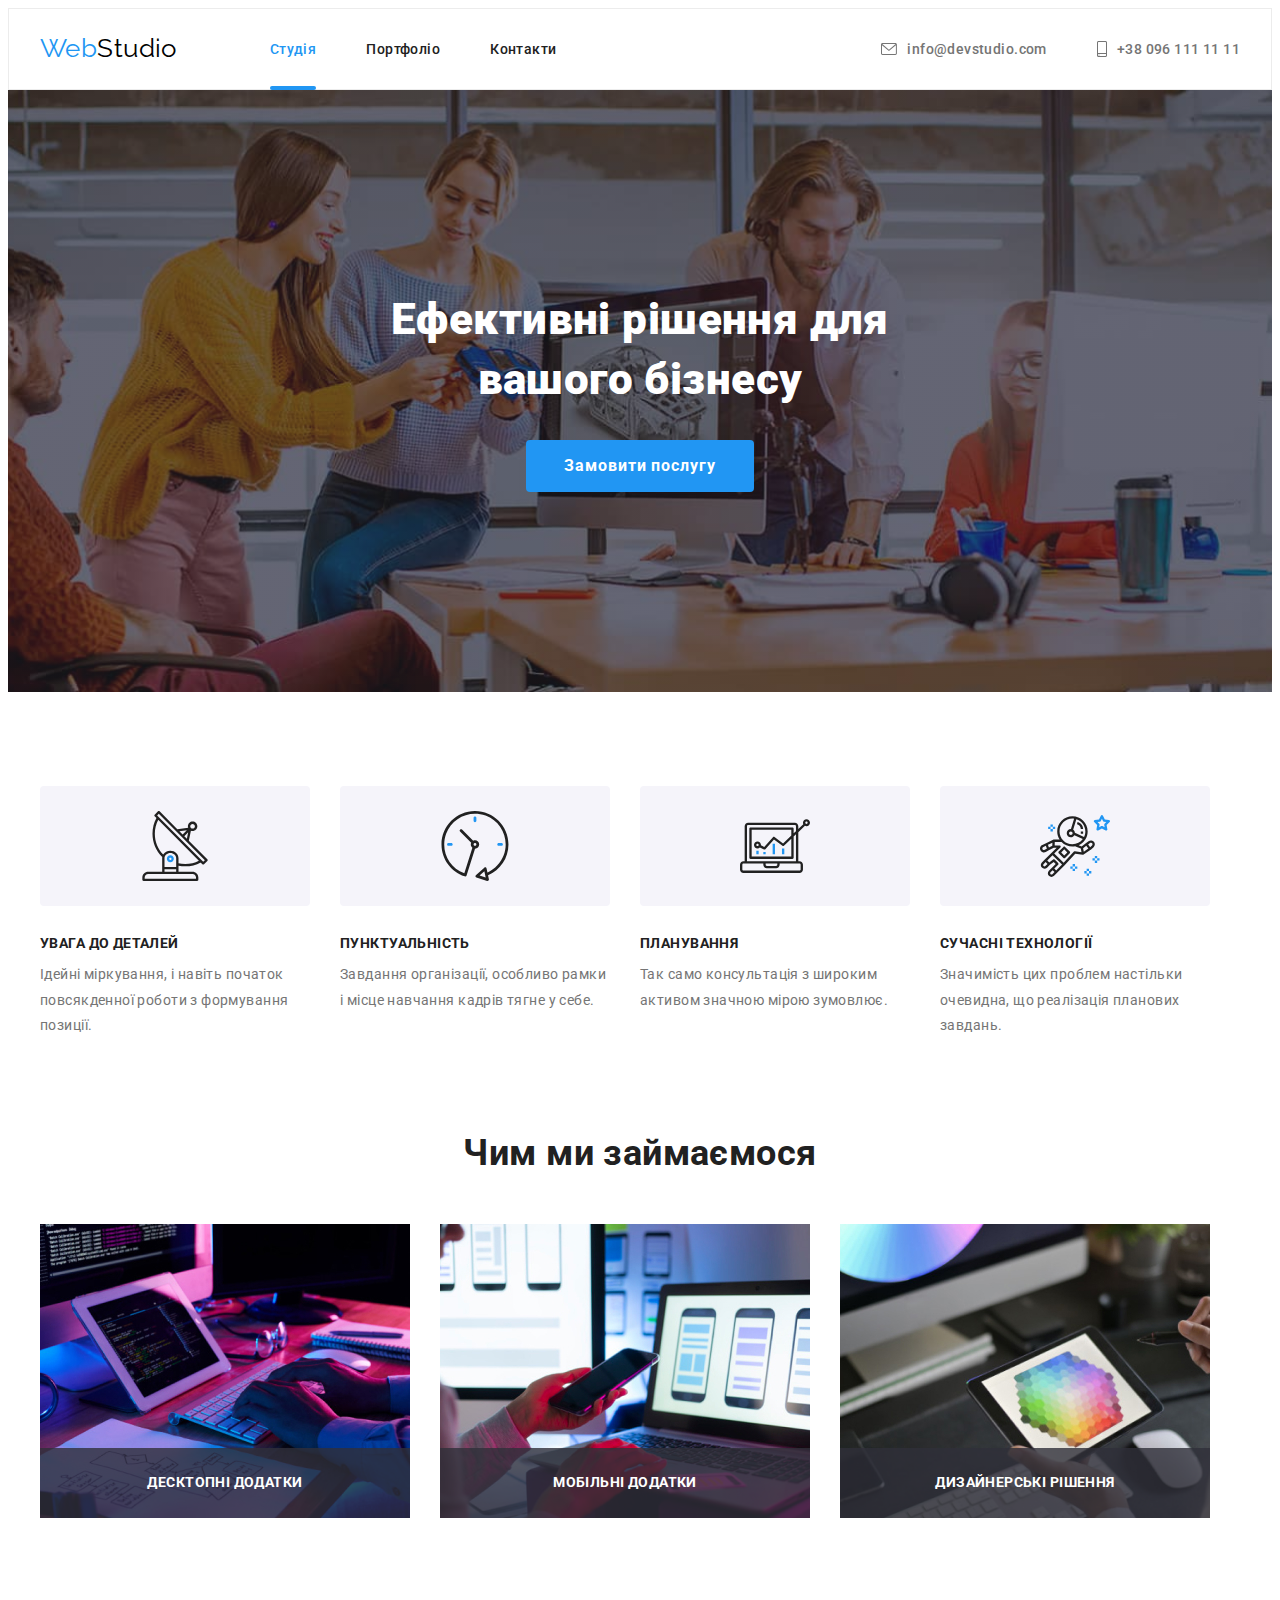
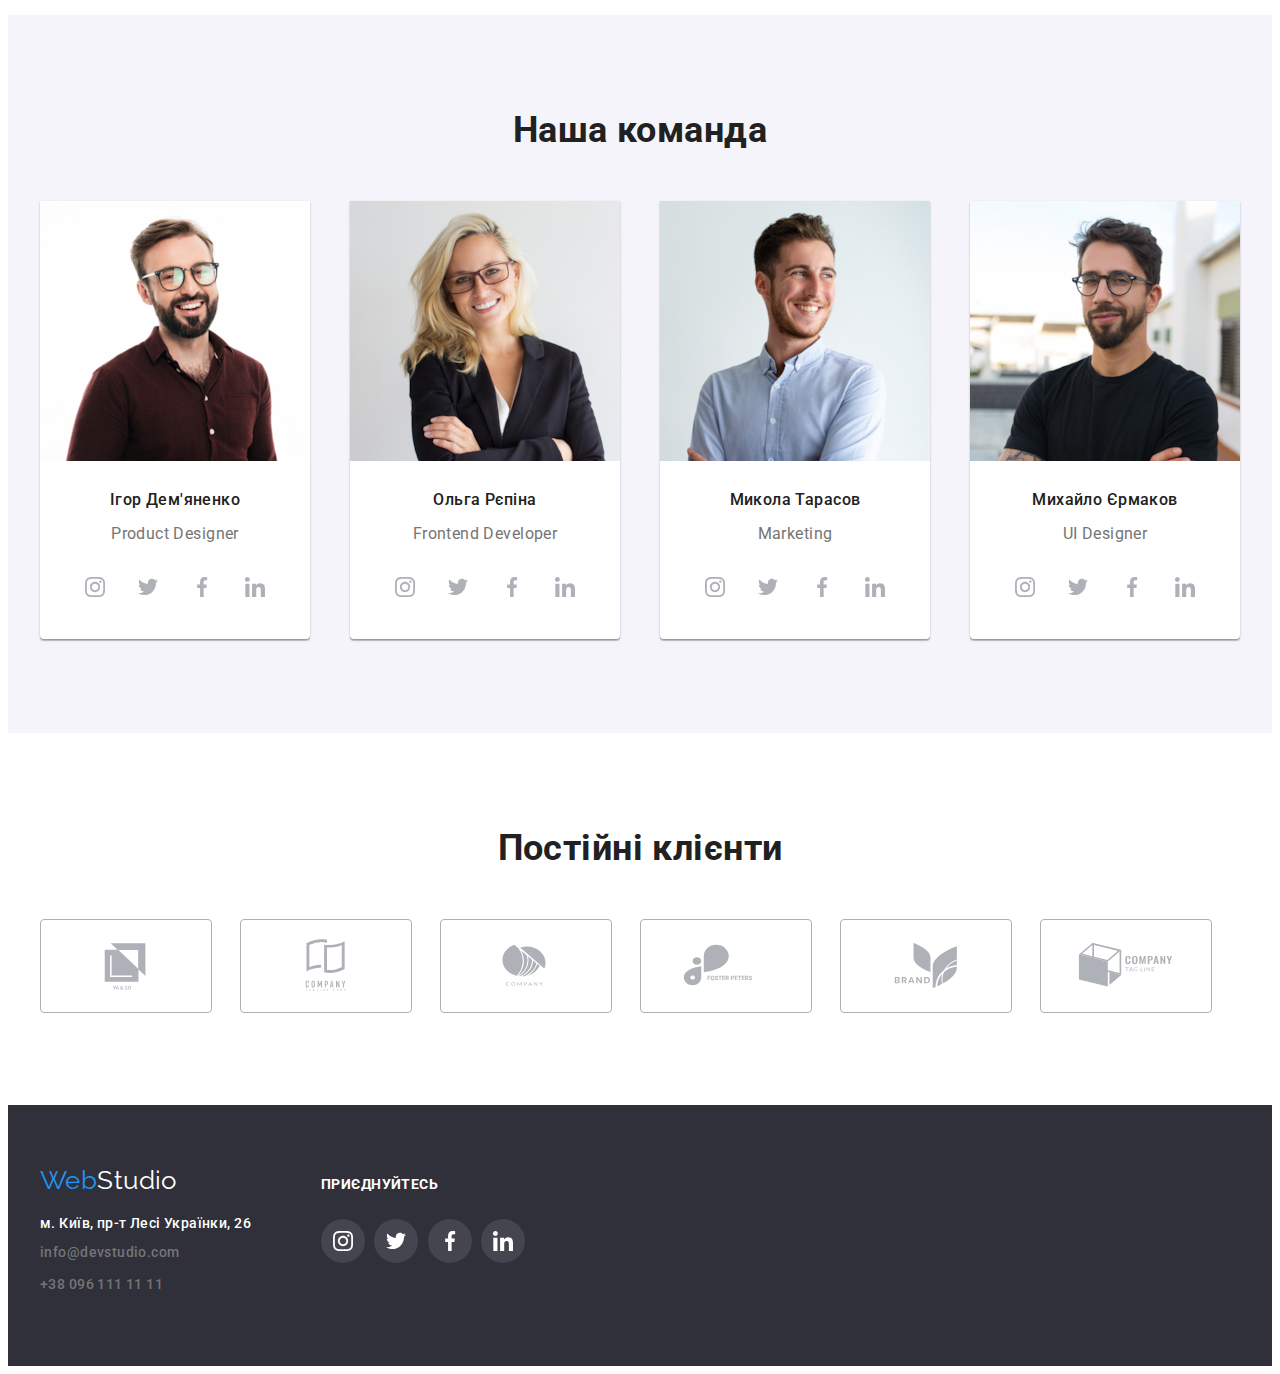
==== index.html @ 2b8cbc8b "new repository" ====
<!DOCTYPE html>
<html lang="uk">
  <head>
    <meta charset="UTF-8" />
    <meta http-equiv="X-UA-Compatible" content="IE=edge" />
    <meta name="viewport" content="width=device-width, initial-scale=1.0" />
    <link rel="preconnect" href="https://fonts.googleapis.com" />
    <link rel="preconnect" href="https://fonts.gstatic.com" crossorigin />
    <link
      href="https://fonts.googleapis.com/css2?family=Raleway:wght@700&family=Roboto:wght@400;500;700;900&display=swap"
      rel="stylesheet"
    />
    <link
      rel="stylesheet"
      href="https://cdnjs.cloudflare.com/ajax/libs/modern-normalize/1.1.0/modern-normalize.min.css"
      integrity="sha512-wpPYUAdjBVSE4KJnH1VR1HeZfpl1ub8YT/NKx4PuQ5NmX2tKuGu6U/JRp5y+Y8XG2tV+wKQpNHVUX03MfMFn9Q=="
      crossorigin="anonymous"
      referrerpolicy="no-referrer"
    />
    <link rel="stylesheet" href="./css/styles.css" />
    <title>Document</title>
  </head>

  <body>
<!--Header-->
    <header class="line">
      <div class="container main-nav">
        <a class="logo" href="./index.html" lang="en"
          >Web<span class="logo-studio">Studio</span></a
        >
        <nav>
          <ul class="site-nav">
            <li class="item">
              <a class="current-navigation" href="./index.html"> Студія</a>
            </li>
            <li class="item">
              <a class="navigation" href="./portfolio.html"> Портфоліо</a>
            </li>
            <li class="item">
              <a class="navigation" href="contacts"> Контакти</a>
            </li>
          </ul>
        </nav>
        <ul class="contact-nav">
          <li class="item">
            <a class="contacts" href="mailto:info@devstudio.com">
             <svg width=16 height=12 class="button-icon">
              <use href="./images/icons.svg#mail"></use>
             </svg>
              info@devstudio.com</a>
          </li>
          <li class="item">
            <a class="contacts" href="tel:+380961111111">
              <svg width=10 height=16 class="button-icon">
                <use href="./images/icons.svg#smartphone"></use>
              </svg> +38 096 111 11 11</a>
          </li>
        </ul>
      </div>
    </header>

<!--Main content-->
    <main>
<!--Hero-->
      <section class="hero">
        <h1 class="hero-title">Ефективні рішення для <br />вашого бізнесу</h1>
        <button type="button" class="hero-button" data-modal-open >Замовити послугу</button>
        <div class="backdrop is-hidden" data-modal>
          <div class="modal">
           <button class="modal-close" data-modal-close><svg width="18" height="18">
            <use href="./images/icons.svg#close"></use>
           </svg></button>
          </div>
        </div>
       
      </section>

<!-- Переваги -->
      <section class="sections">
        <div class="container">
          <h2 class="visually-hidden">Переваги</h2>
          <ul class="features-list">
            <li class="item">
              <div class="features-item">
                <svg width="70" height="70" class="features-icon">
                  <use href="./images/icons.svg#antenna"></use>
                </svg></div>
                <h3 class="features">увага до деталей</h3>
                    <p class="features-text">
                 Ідейні міркування, і навіть початок повсякденної роботи з
                 формування позиції.
                   </p>
            </li>
            <li class="item">
             <div class="features-item">
              <svg width="70" height="70" class="features-icon">
                <use href="./images/icons.svg#clock"></use>
              </svg>
             </div> 
             <h3 class="features">пунктуальність</h3>
              <p class="features-text">
                Завдання організації, особливо рамки і місце навчання кадрів
                тягне у себе.
              </p>
            </li>
            <li class="item">
               <div class="features-item">
                <svg width="70" height="70" class="features-icon">
                <use href="./images/icons.svg#diagram"></use>
              </svg></div>
              <h3 class="features">планування</h3>
              <p class="features-text">
                Так само консультація з широким активом значною мірою зумовлює.
              </p>
            </li>
            <li class="item">
              <div class="features-item">
                <svg width="70" height="70" class="features-icon">
                <use href="./images/icons.svg#astronaut"></use>
              </svg></div>
              <h3 class="features">сучасні технології</h3>
              <p class="features-text">
                Значимість цих проблем настільки очевидна, що реалізація
                планових завдань.
              </p>
            </li>
          </ul>
        </div>
      </section>

<!-- Опис діяльності -->
      <section class="sections item-section">
        <div class="container">
          <h2 class="title">Чим ми займаємося</h2>
          <ul class="about-item">
            <li class="item">
              <div class="img-about-item"><img 
                src="./images/feature/desctop.jpg"
                alt="Десктопні додатки"
                width="370"
              />
              <p class="img-text">десктопні додатки</p>
              </div>         
            </li>
            <li class="item">
              <div class="img-about-item"> <img
                src="./images/feature/apps.jpg"
                alt="мобільні додатки"
                width="370"
              />
              <p class="img-text">мобільні додатки</p>
              </div>
            </li>
            <li class="item">
              <div class="img-about-item"><img
                src="./images/feature/design.jpg"
                alt="дизайнерські рішення"
                width="370"
              />
              <p class="img-text">дизайнерські рішення</p>
              </div>
            </li>
          </ul>
        </div>
      </section>

<!--Команда-->
      <section class="sections team-bgc">
        <div class="container">
          <h2 class="title">Наша команда</h2>
          <ul class="about-team">
            <li class="item">
              <img
                src="./images/team/product.jpg"
                alt="Дизайнер продукту"
                width="270"
              />
              <div class="description">
                <h3 class="team">Ігор Дем'яненко</h3>
              <p>Product Designer</p>
            <ul class="team-socials">
              <li class="socials-item"><a class="social-link" href=""><svg class="socials-logo" width="20" height="20" ><use href="./images/icons.svg#instagram"></use></svg></a></li>
              <li class="socials-item"><a class="social-link" href=""><svg class="socials-logo" width="20" height="20"><use href="./images/icons.svg#twitter"></use></svg></a></li>
              <li class="socials-item"><a class="social-link" href=""><svg class="socials-logo" width="20" height="20"><use href="./images/icons.svg#facebook"></use></svg></a></li>
              <li class="socials-item"><a class="social-link" href=""><svg class="socials-logo" width="20" height="20"><use href="./images/icons.svg#linkedin"></use></svg></a></li>
            </ul></div>
            </li>
            <li class="item">
              <img
                src="./images/team/developer.jpg"
                alt="Фронтенд розробник"
                width="270"
              />
             <div class="description"> <h3 class="team">Ольга Рєпіна</h3>
              <p>Frontend Developer</p>
            <ul class="team-socials">
              <li class="socials-item"><a class="social-link" href=""><svg class="socials-logo" width="20" height="20" ><use href="./images/icons.svg#instagram"></use></svg></a></li>
              <li class="socials-item"><a class="social-link" href=""><svg class="socials-logo" width="20" height="20"><use href="./images/icons.svg#twitter"></use></svg></a></li>
              <li class="socials-item"><a class="social-link" href=""><svg class="socials-logo" width="20" height="20"><use href="./images/icons.svg#facebook"></use></svg></a></li>
              <li class="socials-item"><a class="social-link" href=""><svg class="socials-logo" width="20" height="20"><use href="./images/icons.svg#linkedin"></use></svg></a></li>
            </ul></div>
            </li>
            <li class="item">
              <img
                src="./images/team/marketing.jpg"
                alt="Маркетинг"
                width="270"
              />
              <div class="description"> 
                <h3 class="team">Микола Тарасов</h3>
              <p>Marketing</p>
            <ul class="team-socials">
              <li class="socials-item"><a class="social-link" href=""><svg class="socials-logo" width="20" height="20" ><use href="./images/icons.svg#instagram"></use></svg></a></li>
              <li class="socials-item"><a class="social-link" href=""><svg class="socials-logo" width="20" height="20"><use href="./images/icons.svg#twitter"></use></svg></a></li>
              <li class="socials-item"><a class="social-link" href=""><svg class="socials-logo" width="20" height="20"><use href="./images/icons.svg#facebook"></use></svg></a></li>
              <li class="socials-item"><a class="social-link" href=""><svg class="socials-logo" width="20" height="20"><use href="./images/icons.svg#linkedin"></use></svg></a></li>
            </ul></div>
              </li>
            <li class="item">
              <img
                src="./images/team/designer.jpg"
                alt="Дизайнер інтерфейсу"
                width="270"
              />
              <div class="description">
                <h3 class="team">Михайло Єрмаков</h3>
              <p>UI Designer</p>
            <ul class="team-socials">
              <li class="socials-item"><a class="social-link" href=""><svg class="socials-logo" width="20" height="20" ><use href="./images/icons.svg#instagram"></use></svg></a></li>
              <li class="socials-item"><a class="social-link" href=""><svg class="socials-logo" width="20" height="20"><use href="./images/icons.svg#twitter"></use></svg></a></li>
              <li class="socials-item"><a class="social-link" href=""><svg class="socials-logo" width="20" height="20"><use href="./images/icons.svg#facebook"></use></svg></a></li>
              <li class="socials-item"><a class="social-link" href=""><svg class="socials-logo" width="20" height="20"><use href="./images/icons.svg#linkedin"></use></svg></a></li>
            </ul></div>
            </li>
          </ul>
        </div>
      </section>
      <section class="sections">
        <div class="container">
          <h2 class="title">Постійні клієнти</h2>
        <ul class="clients-list">
          <li class="item"><a class="client"><svg class="clients-logo" width="106" height="60" >
            <use href="./images/icons.svg#logo-1"></use>
          </svg></a></li>
          <li class="item"><a class="client"><svg class="clients-logo" width="106" height="60">
            <use href="./images/icons.svg#logo-2"></use>
          </svg></a></li>
          <li class="item"><a class="client"><svg class="clients-logo" width="106" height="60">
            <use href="./images/icons.svg#logo-3"></use>
          </svg></a></li>
          <li class="item"><a class="client"><svg class="clients-logo" width="106" height="60">
            <use href="./images/icons.svg#logo-4"></use>
          </svg></a></li>
          <li class="item"><a class="client"><svg class="clients-logo" width="106" height="60">
            <use href="./images/icons.svg#logo-5"></use>
          </svg></a></li>
          <li class="item"><a class="client"><svg class="clients-logo" width="106" height="60">
            <use href="./images/icons.svg#logo-6"></use>
          </svg></a></li>
        </ul>
      </div>
      </section>
    </main>

<!-- Footer -->
    <footer class="footer">
      <div class="container footer-nav"> 
         <div class="footer-contacts" >  
          <a class="logo footer-logo" href="portfolio.html" lang="en"
          >Web<span class="logo-studio-footer">Studio</span></a>
       <address>
          <ul>
            <li>
              <a class="contact-footer address" href="#"> м. Київ, пр-т Лесі Українки, 26</a>
            </li>
            <li>
              <a class="contact-footer" href="mailto:info@devstudio.com">
                info@devstudio.com</a
              >
            </li>
            <li>
              <a class="contact-footer" href="tel:+380961111111">
                +38 096 111 11 11</a
              >
            </li>
          </ul>
        </address>
      </div> 
        <div class="socials">
          <p class="join">Приєднуйтесь</p>
        <ul class="footer-socials-list">
          <li class="socials-item"><a class="footers-social-link" href="#"><svg class="socials-logo" width="20" height="20" ><use href="./images/icons.svg#instagram"></use></svg></a></li>
          <li class="socials-item"><a class="footers-social-link" href="#"><svg class="socials-logo" width="20" height="20" ><use href="./images/icons.svg#twitter"></use></svg></a></li>
          <li class="socials-item"><a class="footers-social-link" href="#"><svg class="socials-logo" width="20" height="20" ><use href="./images/icons.svg#facebook"></use></svg></a></li>
          <li class="socials-item"><a class="footers-social-link" href="#"><svg class="socials-logo" width="20" height="20" ><use href="./images/icons.svg#linkedin"></use></svg></a></li>
        </ul>
      </div>  
      </div>
    </footer>
    <script src="./js/model.js"></script>
  </body>
</html>
---- css/styles.css ----
:root {
  --primary-text-color: #212121;
  --accent-color: #2196f3;
  --primary-white-color: #ffffff;
  --background-color: #2f303a;
  --description-color: #757575;
  --main-line-height: 1.17;
  --main-font-weight: 500;
}

.html{
  box-sizing: border-box;
}

*,
*::before,
*::after{
  box-sizing: inherit;
}

body {
  font-family: "Roboto", sans-serif;
  background-color: var(--primary-white-color);
  color: var(--primary-text-color);

  font-size: 14px;
  letter-spacing: 0.03em;
}


a {
  text-decoration: none;
}

h1,h2,h3,p{
  margin: 0;
}

p{
  font-size: 16px;
  color: var(--description-color);
  line-height: 1.8;
}

ul{
  list-style-type: none;
  margin: 0;
  padding: 0;
}

img{
  display: block; 
  width: 100%; 
  height: auto;
}

.container{

  width: 1200px;
  padding-left: 15px;
  padding-right: 15px;
  margin-left: auto;
  margin-right: auto;
}

.sections{
  padding-top: 94px;
  padding-bottom: 94px;
}

.main-nav{
  display: flex;
  align-items: center;
}

.line{
  border: 1px solid #ECECEC;
}

.logo {
  padding-top: 24px;
  padding-bottom: 25px;

  font-family: "Raleway", sans-serif;
  color: var(--accent-color);
  font-size: 26px;
  line-height: var(--main-line-height);
  
}

.logo-studio {
  font-family: "Raleway", sans-serif;
  color: #000000;
  font-size: 26px;
  line-height: var(--main-line-height);
}

.site-nav .item + .item{
  margin-left: 50px;
}

.site-nav{
  display: flex;
  margin-left: 93px;
}

.button-icon{
  vertical-align: middle;
  margin-right: 10px;
  fill:currentColor;
}

.contacts {
  display: flex;
  padding-top: 32px;
  padding-bottom: 32px;
  align-items: center;

  color: var(--description-color);
  line-height: var(--main-line-height);
  font-weight: var(--main-font-weight);
  font-style: normal;
  transition-property: color;
  transition: transform 250ms cubic-bezier(0.4, 0, 0.2, 1);
}

.contacts:hover,
.contacts:focus {
  color: var(--accent-color);
  
}

.contact-nav{
  display: flex;
  margin-left: auto;
}

.contact-nav .item + .item {
  margin-left: 50px;
}

.navigation {
  display: flex;
  padding-top: 32px;
  padding-bottom: 32px;

  color: var(--primary-text-color);
  line-height: var(--main-line-height);
  font-weight: var(--main-font-weight);
  transition-property: color;
  transition: transform 250ms cubic-bezier(0.4, 0, 0.2, 1);
}

.navigation:hover,
.navigation:focus {
  color: var(--accent-color);
 
}

.current-navigation {
  position: relative;
  display: flex;
  padding-top: 32px;
  padding-bottom: 32px;

  color: var(--accent-color);
  font-weight: var(--main-font-weight);

}

.current-navigation::after{
  content: "";
  
  position: absolute;
  bottom: -1px;
  
  display: block;
  width: 100%;
  height: 4px;
  background-color: var(--accent-color);
  border-radius: 2px;

}

.buttons{
  justify-content: center;
  display: flex;
  margin-bottom: 34px;
}

.button {
  margin-right: 8px;
  cursor: pointer;
  padding: 6px 22px;

  font-family: inherit;
  font-weight: var(--main-font-weight);
  font-size: 16px;
  line-height: 1.6;
  text-align: center;

  background: #f5f4fa;
  border-radius: 4px;
  border: none; 
  transition-property: background-color;
  transition: transform 250ms cubic-bezier(0.4, 0, 0.2, 1);
  
}

.button:hover,
.button:focus {
  color: var(--primary-white-color);
  background: var(--accent-color);
  box-shadow: 0px 3px 1px rgba(0, 0, 0, 0.1), 0px 1px 2px rgba(0, 0, 0, 0.08), 0px 2px 2px rgba(0, 0, 0, 0.12);
  border-radius: 4px;
 
}

.hero {
  text-align: center;
  margin: 0 auto;
  max-width: 1600px;
  padding-top: 200px;
  padding-bottom: 200px;

  background: #C4C4C4;
  background-image: linear-gradient( to right ,
    rgba(47,48,58,0.4),
    rgba(47, 48, 58, 0.4)),
    url(../images/hero-bcg.jpg);
  background-repeat: no-repeat;
  background-position: center;
  background-size: cover;


}

.hero-title {
  
  margin: auto;
  margin-bottom: 30px;
  
  width: 696px;
  height: 120px;
  left: 452px;
  top: 280px;

  color: var(--primary-white-color);
  font-weight: 900;
  font-size: 44px;
  line-height: 1.36;
}


.hero-button {
  display: inline-flex;
  align-items: center;
  justify-content: center;
  cursor: pointer;
  text-align: center;

  color: var(--primary-white-color);
  font-family: inherit;
  font-weight: 700;
  font-size: 16px;
  line-height: 1.8;
  letter-spacing: 0.06em;

  background: #2196f3;
  border-radius: 4px;
  border: none;
  min-width: 216px;
  height: 50px;
  transition-property: background-color;
  transition: transform 250ms cubic-bezier(0.4, 0, 0.2, 1);
}

.hero-button:hover,
.hero-button:focus {
  background: #188ce8;
  box-shadow: 0px 4px 4px rgba(0, 0, 0, 0.15);
  
}

.backdrop{
  position: fixed;
  top: 0;
  left: 0;
  width: 100%;
  height: 100%;

  background-color: rgba(0, 0, 0, 0.2);
  opacity: 1;
  visibility: visible;
  transition: opacity 250ms cubic-bezier(0.4, 0, 0.2, 1),visibility 250ms cubic-bezier(0.4, 0, 0.2, 1);
}

.backdrop.is-hidden{
  visibility: hidden;
  opacity: 0;
  pointer-events: none;
}

.modal{
  position: absolute;
  top: 50%;
  left: 50%;
  transform: translate(-50%,-50%);
 
  width: 528px;
  height: 581px;
  
  background-color: #fff;
}

.modal-close {
  cursor: pointer;
  position: absolute;
  top: 8px;
  right: 8px;
  width: 30px;
  height: 30px;

  display: flex;
  align-items: center;
  justify-content: center;
  padding: 0;

  background: var(--primary-white-color);
  border: 1px solid rgba(0, 0, 0, 0.1);
  border-radius: 50%;
  transition-property: background-color;
  transition: transform 250ms cubic-bezier(0.4, 0, 0.2, 1);
}

.modal-close:hover,
.modal-close:focus{
  background-color: var(--accent-color);
}

.cards {
  display: flex;
  flex-wrap: wrap;
  gap: 30px;
}

.box {
  position: relative;

  border: 1px solid #ECECEC;
  flex: 1 1 calc(33.33% - 30px);
  box-sizing: border-box;
  
  line-height: 1.8;
}

.box-title {
  margin-bottom: 4px;

  color: var(--primary-text-color);
  font-size: 18px;
  line-height: 2;
}

.box-link{
  display: block;
  transition-property: box-shadow;
  transition: transform 250ms cubic-bezier(0.4, 0, 0.2, 1);
}


.box-link:hover,
.box-link:focus {
  box-shadow: 0px 3px 1px rgba(0, 0, 0, 0.1), 0px 1px 2px rgba(0, 0, 0, 0.08), 0px 2px 2px rgba(0, 0, 0, 0.12);
}

.box-img{
  display: block;
}

.box-overlay{
  position: relative;
  overflow: hidden;
}

.overlay-text{
  position: absolute;
  top: 0;
  left: 0;
  padding-top: 63px;
  padding-right: 24px;
  padding-bottom: 63px;
  padding-left: 24px;
  width: 100%;
  height: 100%;

  background: rgba(33, 150, 243, 0.9);
  font-size: 18px;
  line-height: 1.56;
  color: var(--primary-white-color);

 
  transform: translateY(100%);
  opacity: 0;
  transition-property: transform,opasity;
  transition: transform 250ms cubic-bezier(0.4, 0, 0.2, 1),
              opacity 250ms cubic-bezier(0.4, 0, 0.2, 1);
}

.box-link:hover .overlay-text,
.box-link:focus .overlay-text {
 transform: translateY(0%);
 opacity: 1;
}


.box-content{
  margin-left: 0;
  padding-top: 20px;
  padding-right: 24px;
  padding-bottom: 20px;
  padding-left: 24px;
}

.title {
  text-align: center;
  margin-bottom: 50px;
  font-size: 36px;
  line-height: var(--main-line-height);
}

.features-list{
  display: inline-flex;
  flex-wrap: wrap;
  justify-content: space-between;
}

.features-list .item{
  margin-right: 30px;
  width: 270px;
}

.features-list .item:last-child{
  margin-right: 0;
}

.features {
  margin: 0;
  margin-bottom: 10px;

  font-size: 14px;
  line-height: 1.14;
  text-transform: uppercase;
}

.features-item{
  display: flex;
  justify-content: center;
 
  width: 270px;
  height: 120px;
  margin-bottom: 30px;

  background-color: #F5F4FA;
  border-radius: 4px;
}

.features-icon{
  margin-top: 25px;
  margin-bottom: 25px;
}

.features-text{
  font-size: 14px;
}

.about-item{
  display: inline-flex;
  justify-content: center;
}

.about-item .item{
  display: block;
  width: 370px;
  margin-right: 30px;
}

.about-item .item:last-child{
  margin-right: 0;
}

.img-about-item{
  position: relative;
  display: block;
}

.img-text{
  position: absolute;
  display: flex;
  align-items: center;
  justify-content: center;
  width: 100%;
  height: 70px;
  left: 0;
  bottom: 0px;

  font-weight: 700;
  font-size: 14px;
  line-height: 1.14px;
  text-align: center;
  letter-spacing: 0.03em;
  text-transform: uppercase;
  
  background: rgba(47, 48, 58, 0.8);
  color: var(--primary-white-color);
}

.item-section{
  padding-top: 0;
}

.about-team {
  display: flex;
  justify-content: center;
  text-align: center;
}

.about-team .item{
  margin-right: 40px;
  width: 270px;

  background-color: var(--primary-white-color);
  box-shadow: 0px 1px 3px rgba(0, 0, 0, 0.12), 0px 1px 1px rgba(0, 0, 0, 0.14), 0px 2px 1px rgba(0, 0, 0, 0.2);
  border-radius: 0px 0px 4px 4px;
}

.about-team .item:last-child{
  margin-right: 0;
}

.description{
  padding-top: 30px;
  padding-bottom: 30px;
}

.team-bgc{
  background: #f5f4fa;
}

.team {
  margin-bottom: 10px;
  font-weight: var(--main-font-weight);
  font-size: 16px;
  line-height: var(--main-line-height);
}

.team-socials{
  display: inline-flex;
  width: 204px;
  margin-top: 16px;
  justify-content: space-between;
}

.socials-item{
  width: 44px;
  height: 44px;
}

.socials-item:last-child{
  margin-right: 0;
}

.social-link{
  width:100%;
  height:100%;
  display: flex;
  align-items: center;
  justify-content: center;
  background-color: var(--primary-white-color);
  border-radius: 50%;
  fill: #AFB1B8;
  color:var(--primary-white-color); 
  transition-property: background-color;
  transition: transform 250ms cubic-bezier(0.4, 0, 0.2, 1);
}

.socials-logo{
  width: 20px;
  height: 20px;
}

.social-link:hover,
.social-link:focus{
  fill:currentColor;
  background-color: var(--accent-color);
 
}


.clients-list{
  display: inline-flex;
}

.clients-list .item{
  width: 170px;
  height: 92px;
  margin-right: 30px;
}

.clients-list .item:last-child{
  margin-right: 0;
}


.client{
  display: flex;
  width: 100%;
  height: 100%;
  align-items: center;
  justify-content: center;
  
  border: 1px solid #AFB1B8;
  border-radius: 4px;
  fill:#AFB1B8;
  color:var(--accent-color);
  transition-property: fill,border-color;
  transition: transform 250ms cubic-bezier(0.4, 0, 0.2, 1);
}

.client:hover,
.client:focus{
  fill:currentColor;
  border-color: var(--accent-color);
  
}

.visually-hidden {
  position: absolute;
  white-space: nowrap;
  width: 1px;
  height: 1px;
  overflow: hidden;
  border: 0;
  padding: 0;
  clip: rect(0 0 0 0);
  clip-path: inset(50%);
  margin: -1px;
}

.footer {
  display: flex;
  align-items: center;
  padding-top: 60px;
  padding-bottom: 60px;

  font-size: 14px;
  line-height: var(--main-line-height);
  background-color: var(--background-color);
}
.footer-nav{
  display: flex;
  align-items: baseline;
}

.contact-footer{
  display: inline-block;
  margin-bottom: 9px;
  
  color: var(--description-color);
  line-height: 1.71;  
  font-weight: var(--main-font-weight);
  font-style: normal;
}

.footer-logo{
  display: inline-block;
  padding-top: 0;
  padding-bottom: 0;
  margin-bottom: 20px;
}

.logo-studio-footer {
  color: var(--primary-white-color);
}

.address {
  margin-bottom: 9px;

  font-style: normal;
  color: var(--primary-white-color);
  line-height: var(--main-line-height); 
  transition-property: color;
  transition: transform 250ms cubic-bezier(0.4, 0, 0.2, 1);
}

.address:hover,
.address:focus {
  color: var(--accent-color);
 
}

.join{
  margin-bottom: 10px;

  text-transform: uppercase;
  font-weight: 700;
  font-size: 14px;
  line-height: 1.14;
  letter-spacing: 0.03em;
  
  color: var(--primary-white-color);
}

.footer-socials-list{
  display: inline-flex;
  width: 204px;
  margin-top: 16px;
  justify-content: space-between;
  
}

.footers-social-link{
  width: 100%;
  height: 100%;
  display: flex;
  align-items: center;
  justify-content: center;
  background-color: rgba(255,255,255,10%);
  border-radius: 50%;

  fill:var(--primary-white-color);
  transition-property: background-color;
  transition: transform 250ms cubic-bezier(0.4, 0, 0.2, 1);
}

.footers-social-link:hover,
.footers-social-link:focus{
  background-color: var(--accent-color);
  
}


.socials{
  display: inline-block;
  margin-left: 70px;
}
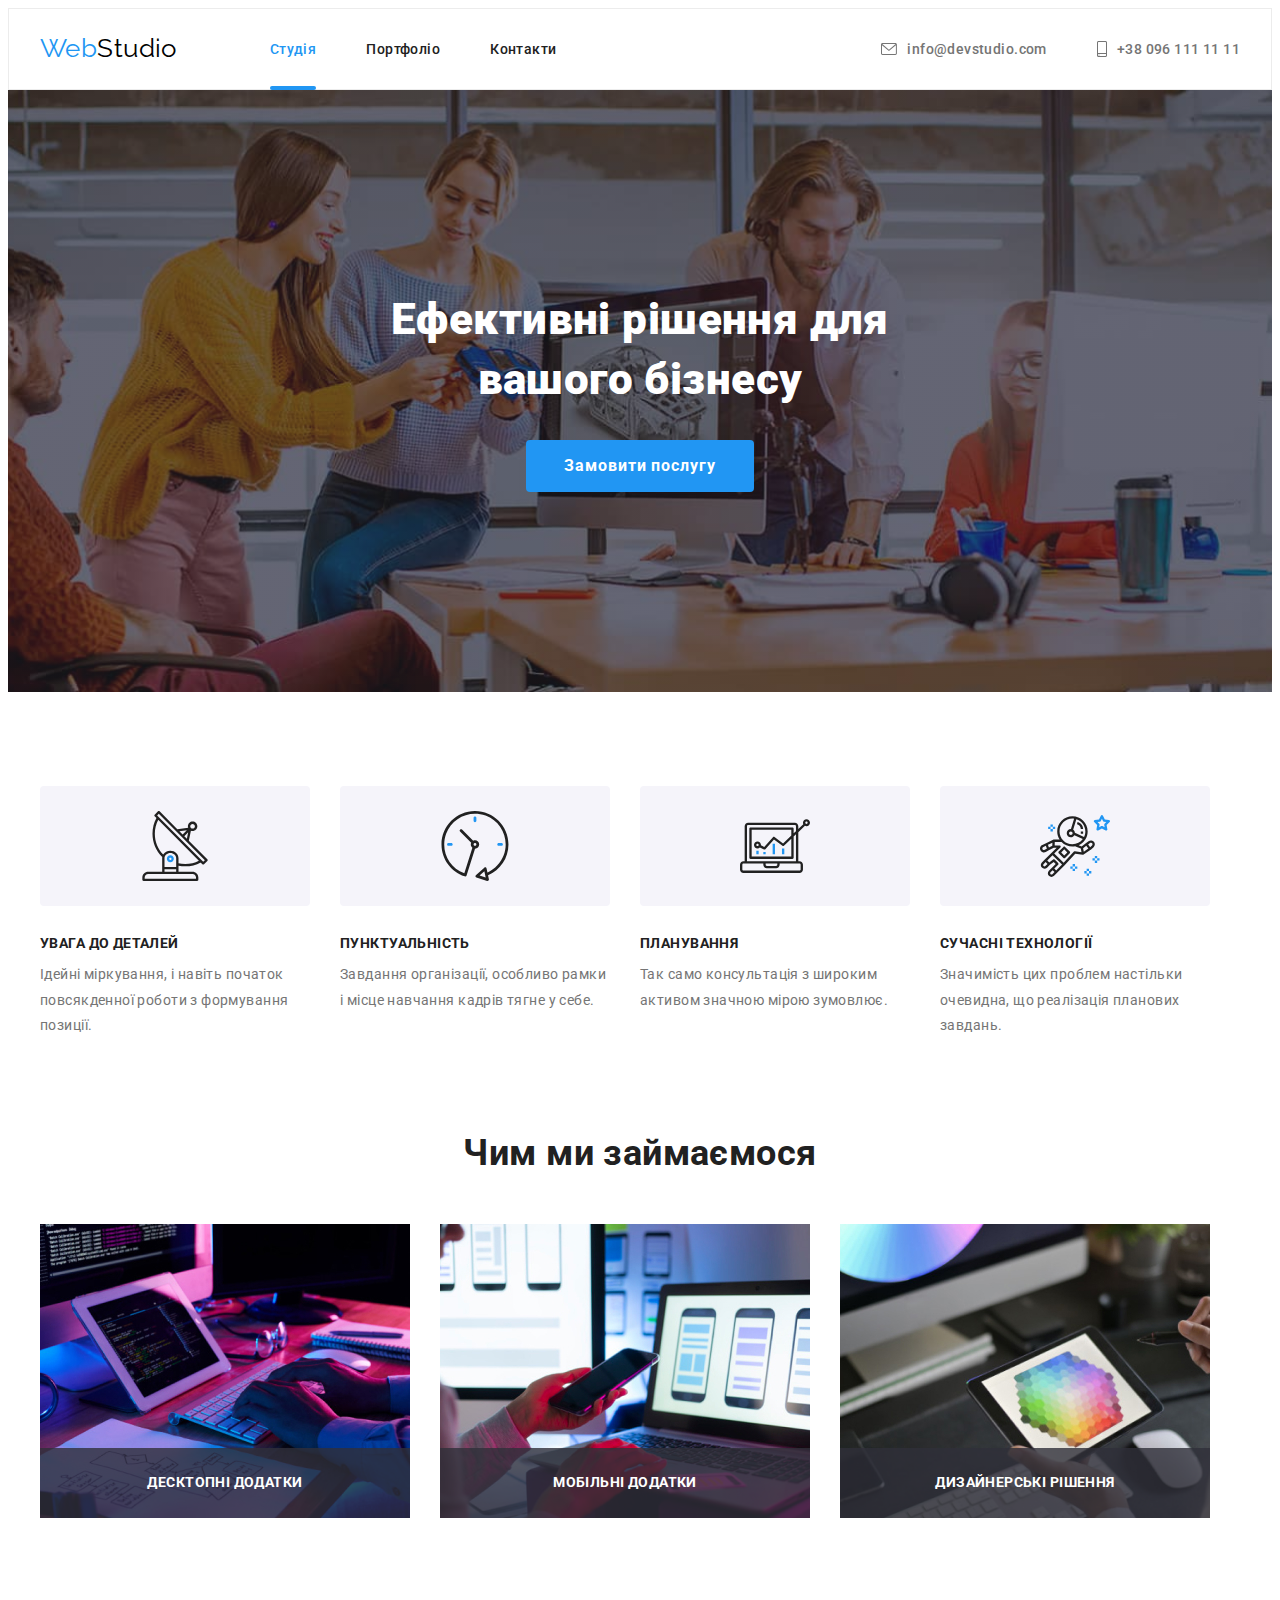
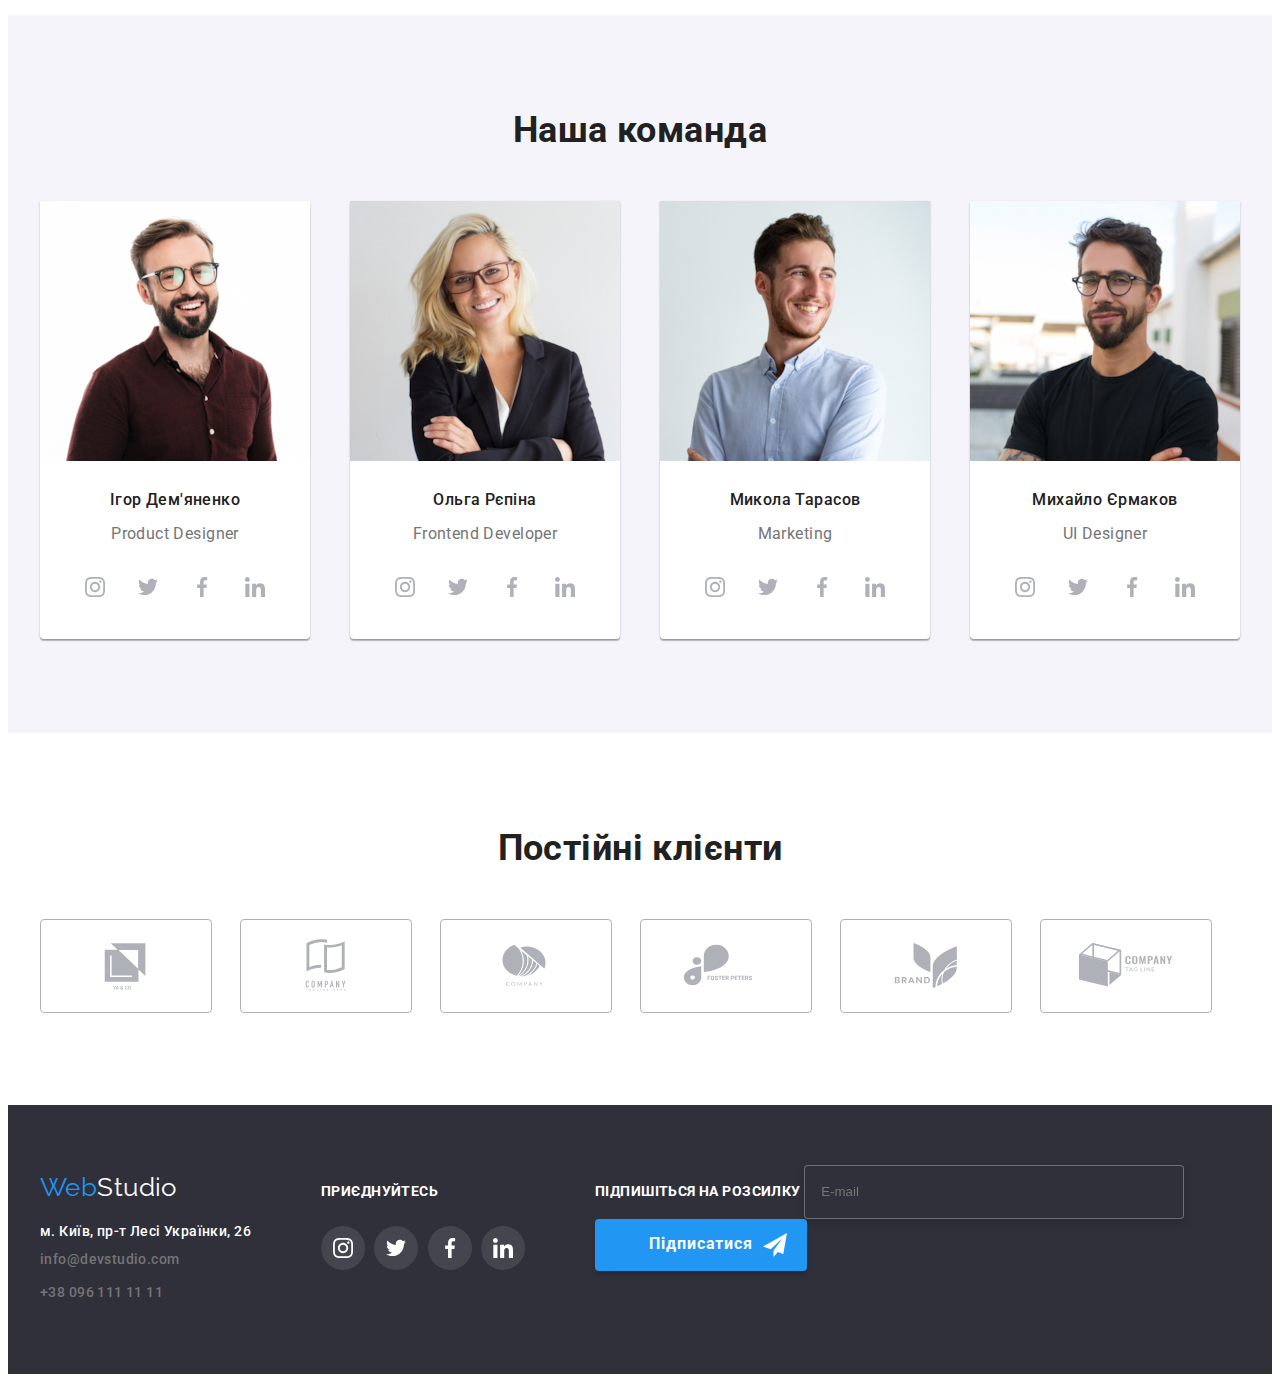
==== commit f3844b72: "edits" ====
--- a/index.html
+++ b/index.html
@@ -65,13 +65,7 @@
       <section class="hero">
         <h1 class="hero-title">Ефективні рішення для <br />вашого бізнесу</h1>
         <button type="button" class="hero-button" data-modal-open >Замовити послугу</button>
-        <div class="backdrop is-hidden" data-modal>
-          <div class="modal">
-           <button class="modal-close" data-modal-close><svg width="18" height="18">
-            <use href="./images/icons.svg#close"></use>
-           </svg></button>
-          </div>
-        </div>
+        
        
       </section>
 
@@ -295,8 +289,86 @@
           <li class="socials-item"><a class="footers-social-link" href="#"><svg class="socials-logo" width="20" height="20" ><use href="./images/icons.svg#linkedin"></use></svg></a></li>
         </ul>
       </div>  
+      <div class="footer-subscribe socials">
+        <form name="subscribe-form" class="subscribe-form">
+          <label for="mail" class="join">Підпишіться на розсилку</label>
+            <input name="mail"
+          id="mail" 
+          type="email" 
+          placeholder="E-mail"
+          class="input-subscribe"
+          >
+          <div class="footer-input-icon">
+            <button type="submit" class="footer-button modal-button">Підписатися <span class="subscribe-icon">
+            <svg class="icon-send" width="24" height="24">
+              <use href="./images/icons.svg#send"></use>
+            </svg>
+          </div></span></button>
+        </form>
+      </div>
       </div>
     </footer>
+    <div class="backdrop is-hidden" data-modal>
+          <div class="modal">
+           <button class="modal-close" data-modal-close><svg width="18" height="18">
+            <use href="./images/icons.svg#close"></use>
+           </svg></button>
+           <form name="form-personal-data" class="modal-form">
+            <p class="modal-form-title">Залиште свої дані, ми вам передзвонимо</p>
+            <label for="user-name" class="input-label">Ім'я</label>
+            <div class="modal-input-icon"> 
+            <input name="user-name" 
+                   id="user-name"
+                   type="text" 
+                   class="modal-input" 
+                   >
+                   <svg class="modal-icon" width="18" height="18">
+                    <use href="./images/icons.svg#person"></use>
+                   </svg></div>
+           
+            <label for="user-tel" class="input-label">Номер</label>
+           <div class="modal-input-icon"> 
+            <input name="user-tel" 
+                   id="user-tel"
+                   type="tel" 
+                   class="modal-input" 
+                  >
+                  <svg class="modal-icon" width="18" height="18">
+                    <use href="./images/icons.svg#phone"></use>
+                   </svg></div>
+            <label for="user-mail" class="input-label">Пошта</label>
+            <div class="modal-input-icon"> 
+            <input name="user-mail" 
+                   id="user-mail"
+                   type="email" 
+                   class="modal-input" 
+                  >
+                  <svg class="modal-icon" width="18" height="18">
+                    <use href="./images/icons.svg#email"></use>
+                   </svg></div>
+            <label for="comment"  class="input-label">Коментар</label>
+            <textarea name="comment" 
+                      id="comment"
+                      placeholder="Введіть текст"
+                      class="modal-comment"></textarea>
+            <div class="modal-terms"> 
+            <input type="checkbox"
+                   id="terms" 
+                   name="terms" 
+                   value="terms"
+                   class="terms-input visually-hidden">
+            <label for="terms" class="terms">
+            <span class="terms-check">
+              <svg class="check-icon" width="20" height="15">
+                <use href="./images/icons.svg#check"></use>
+              </svg>
+            </span>Погоджуюся з розсилкою та приймаю <span><a class="terms-link" href="#">Умови договору</a></span>
+            </label>
+            </div>
+            <div class="modal-button-send"><button type="submit" class="modal-button">Відправити</button></div>
+           </form>
+          </div>
+        </div>
     <script src="./js/model.js"></script>
   </body>
 </html>
--- a/css/styles.css
+++ b/css/styles.css
@@ -308,7 +308,7 @@
   transform: translate(-50%,-50%);
  
   width: 528px;
-  height: 581px;
+
   
   background-color: #fff;
 }
@@ -335,7 +335,162 @@
 
 .modal-close:hover,
 .modal-close:focus{
+  fill:var(--accent-color);
+}
+
+.modal-form{
+  padding: 40px;
+
+}
+
+.modal-form-title{
+  margin-bottom: 12px;
+
+  font-style: normal;
+  font-weight: 700;
+  font-size: 20px;
+  line-height: 1.15;
+  text-align: center;
+  letter-spacing: 0.03em;
+  
+  color: var(--primary-text-color);
+}
+
+.modal-input{
+  display: inline-block;
+  width: 90%;
+  height: 40px;
+  margin: 0;
+  border: 1px solid rgba(33, 33, 33, 0.2);
+  border-radius: 4px;
+  padding-left: 42px;
+}
+
+.modal-input-icon{
+  position: relative;
+  margin-bottom: 10px;
+}
+
+.modal-icon{
+  position: absolute;
+  left: 12px;
+  top:50%;
+  transform: translateY(-50%);
+  margin-bottom: 10px;
+  fill:var(--primary-text-color);
+}
+
+.modal-input:focus-visible + .modal-icon{
+  fill: var(--accent-color);
+  outline-style: none;
+  outline-color: var(--accent-color);
+  border-color: none;
+}
+
+.modal-close::placeholder{
+  background-color: rgba(117, 117, 117, 0.5);;
+}
+
+.modal-comment{
+  display: block;
+  width: 93%;
+  height: 120px;
+  padding: 12px 16px;
+  margin-bottom: 20px;
+  border: 1px solid rgba(33, 33, 33, 0.5);
+  border-radius: 4px;
+
+  resize: none;
+ color: var(--primary-text-color);
+}
+
+.input-label{
+  display: inline-block;
+  margin-bottom: 4px;
+
+  font-weight: 400;
+  font-size: 12px;
+  line-height: 1.16;
+  
+  letter-spacing: 0.01em;
+  
+  color:rgba(117, 117, 117, 1);
+  
+}
+
+.modal-terms{
+  margin-bottom: 30px;
+  display: flex;
+  align-items: center;
+  justify-content: center;
+}
+
+.terms{
+  display: flex;
+ 
+
+  font-family: 'Roboto';
+  font-style: normal;
+  font-weight: 400;
+  font-size: 14px;
+  line-height: 1.7;
+  
+  letter-spacing: 0.03em;
+  
+  color: #757575;
+}
+
+.terms-check{
+  display: flex;
+  margin-right: 8px;
+  width: 16px;
+  height: 15px;
+  border: 2px solid #000000;
+  border-radius: 2px;
+}
+
+.modal-terms .check-icon{
+  fill:transparent;
+}
+
+.modal-terms .terms-input:checked + .modal-terms.check-icon {
   background-color: var(--accent-color);
+  fill:#fff;
+} 
+
+.terms-link{
+  color:var(--accent-color);
+  text-decoration: underline;
+  text-underline-position: under;
+}
+
+.modal-button-send{
+  align-items: center;
+  justify-content: center;
+}
+
+.modal-button{
+  display: inline-flex;
+  align-items: center;
+  justify-content: center;
+  cursor: pointer;
+  text-align: center;
+  
+  color: var(--primary-white-color);
+  font-family: inherit;
+  font-weight: 700;
+  font-size: 16px;
+  line-height: 1.8;
+  letter-spacing: 0.06em;
+  
+  background: var(--accent-color);
+  border-radius: 4px;
+  border: none;
+  min-width: 200px;
+  height: 50px;
+  box-shadow: 0px 4px 4px rgba(0, 0, 0, 0.15);
+  transition-property: background-color;
+  transition: transform 250ms cubic-bezier(0.4, 0, 0.2, 1);
 }
 
 .cards {
@@ -739,8 +894,42 @@
   
 }
 
-
 .socials{
   display: inline-block;
   margin-left: 70px;
 }
+
+.subscribe-form{
+  
+}
+
+.input-subscribe{
+  padding-left: 16px;
+  width: 360px;
+  height: 50px;
+  background-color: var(--background-color);
+  border: 1px solid rgba(255, 255, 255, 0.3);
+  filter: drop-shadow(0px 4px 4px rgba(0, 0, 0, 0.15));
+  border-radius: 4px;
+
+  color:var(--primary-white-color);
+}
+
+.input-subscribe::placeholder{
+  height: 50px;
+}
+
+
+.icon-send{
+  position: absolute;
+  top: 50%;
+  transform: translateY(-50%);
+  margin-bottom: 10px;
+  margin-left: 10px;
+
+  fill:var(--primary-white-color);
+}
+
+.footer-input-icon{
+  position: relative;
+}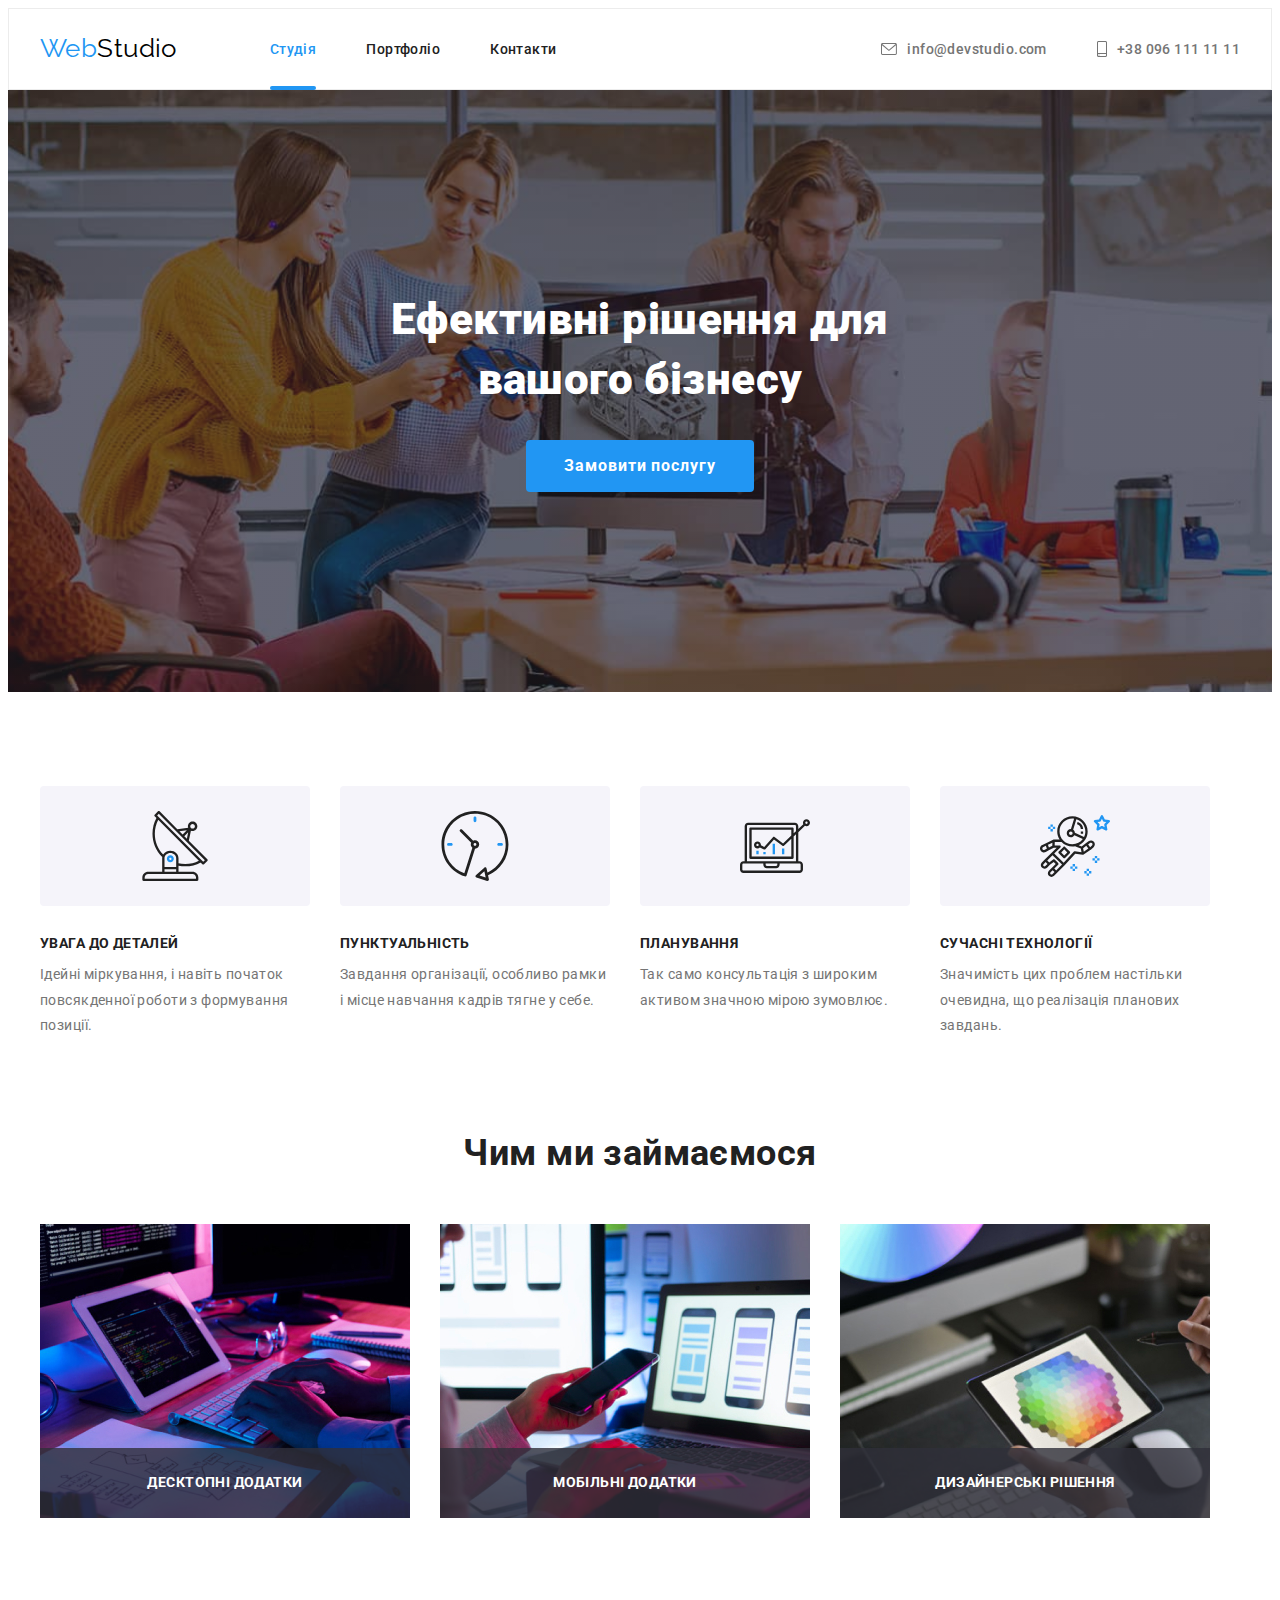
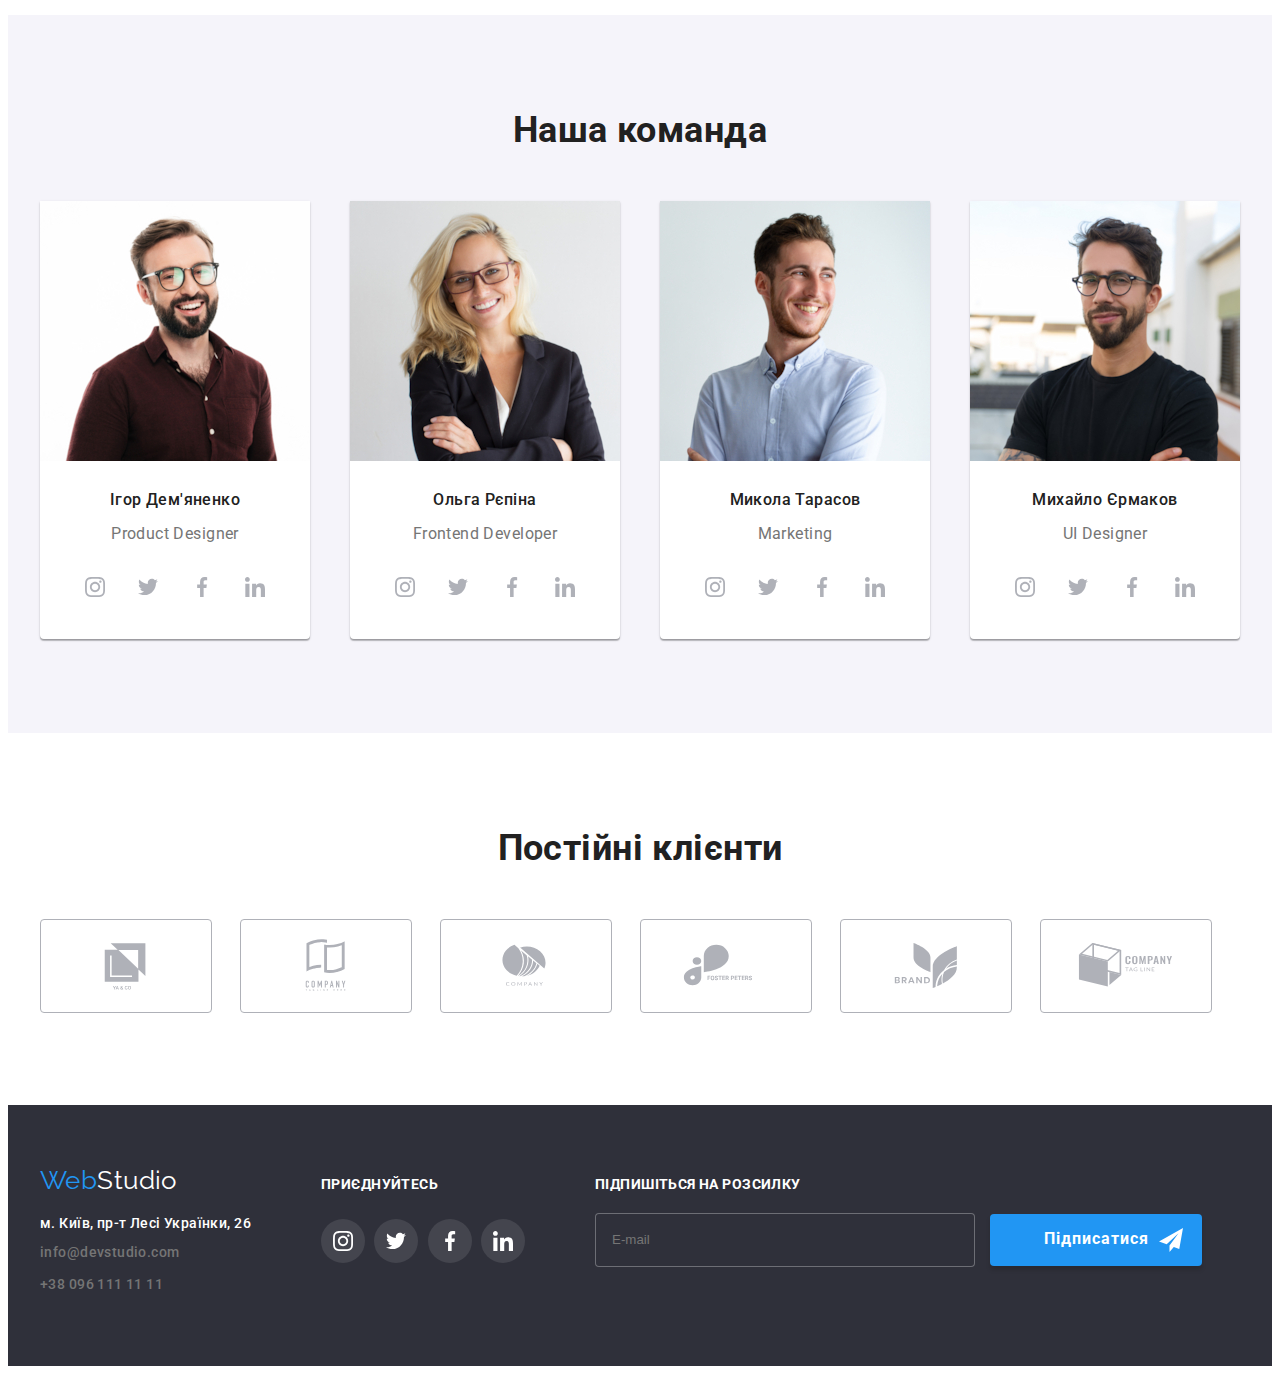
==== commit 074b0c83: "edits" ====
--- a/index.html
+++ b/index.html
@@ -290,8 +290,8 @@
         </ul>
       </div>  
       <div class="footer-subscribe socials">
-        <form name="subscribe-form" class="subscribe-form">
-          <label for="mail" class="join">Підпишіться на розсилку</label>
+        <form name="subscribe-form">
+          <p class="join">Підпишіться на розсилку</p>
             <input name="mail"
           id="mail" 
           type="email" 
@@ -299,11 +299,12 @@
           class="input-subscribe"
           >
           <div class="footer-input-icon">
-            <button type="submit" class="footer-button modal-button">Підписатися <span class="subscribe-icon">
+            <button type="submit" class="footer-button modal-button">Підписатися 
+              <span class="subscribe-icon">
             <svg class="icon-send" width="24" height="24">
               <use href="./images/icons.svg#send"></use>
             </svg>
-          </div></span></button>
+         </span></button> </div>
         </form>
       </div>
       </div>
--- a/css/styles.css
+++ b/css/styles.css
@@ -282,216 +282,7 @@
   
 }
 
-.backdrop{
-  position: fixed;
-  top: 0;
-  left: 0;
-  width: 100%;
-  height: 100%;
-
-  background-color: rgba(0, 0, 0, 0.2);
-  opacity: 1;
-  visibility: visible;
-  transition: opacity 250ms cubic-bezier(0.4, 0, 0.2, 1),visibility 250ms cubic-bezier(0.4, 0, 0.2, 1);
-}
-
-.backdrop.is-hidden{
-  visibility: hidden;
-  opacity: 0;
-  pointer-events: none;
-}
-
-.modal{
-  position: absolute;
-  top: 50%;
-  left: 50%;
-  transform: translate(-50%,-50%);
- 
-  width: 528px;
-
-  
-  background-color: #fff;
-}
-
-.modal-close {
-  cursor: pointer;
-  position: absolute;
-  top: 8px;
-  right: 8px;
-  width: 30px;
-  height: 30px;
-
-  display: flex;
-  align-items: center;
-  justify-content: center;
-  padding: 0;
-
-  background: var(--primary-white-color);
-  border: 1px solid rgba(0, 0, 0, 0.1);
-  border-radius: 50%;
-  transition-property: background-color;
-  transition: transform 250ms cubic-bezier(0.4, 0, 0.2, 1);
-}
-
-.modal-close:hover,
-.modal-close:focus{
-  fill:var(--accent-color);
-}
-
-.modal-form{
-  padding: 40px;
-
-}
-
-.modal-form-title{
-  margin-bottom: 12px;
-
-  font-style: normal;
-  font-weight: 700;
-  font-size: 20px;
-  line-height: 1.15;
-  text-align: center;
-  letter-spacing: 0.03em;
-  
-  color: var(--primary-text-color);
-}
-
-.modal-input{
-  display: inline-block;
-  width: 90%;
-  height: 40px;
-  margin: 0;
-  border: 1px solid rgba(33, 33, 33, 0.2);
-  border-radius: 4px;
-  padding-left: 42px;
-}
-
-.modal-input-icon{
-  position: relative;
-  margin-bottom: 10px;
-}
-
-.modal-icon{
-  position: absolute;
-  left: 12px;
-  top:50%;
-  transform: translateY(-50%);
-  margin-bottom: 10px;
-  fill:var(--primary-text-color);
-}
-
-.modal-input:focus-visible + .modal-icon{
-  fill: var(--accent-color);
-  outline-style: none;
-  outline-color: var(--accent-color);
-  border-color: none;
-}
-
-.modal-close::placeholder{
-  background-color: rgba(117, 117, 117, 0.5);;
-}
-
-.modal-comment{
-  display: block;
-  width: 93%;
-  height: 120px;
-  padding: 12px 16px;
-  margin-bottom: 20px;
-  border: 1px solid rgba(33, 33, 33, 0.5);
-  border-radius: 4px;
-
-  resize: none;
- color: var(--primary-text-color);
-}
-
-.input-label{
-  display: inline-block;
-  margin-bottom: 4px;
-
-  font-weight: 400;
-  font-size: 12px;
-  line-height: 1.16;
-  
-  letter-spacing: 0.01em;
-  
-  color:rgba(117, 117, 117, 1);
-  
-}
-
-.modal-terms{
-  margin-bottom: 30px;
-  display: flex;
-  align-items: center;
-  justify-content: center;
-}
-
-.terms{
-  display: flex;
- 
-
-  font-family: 'Roboto';
-  font-style: normal;
-  font-weight: 400;
-  font-size: 14px;
-  line-height: 1.7;
-  
-  letter-spacing: 0.03em;
-  
-  color: #757575;
-}
-
-.terms-check{
-  display: flex;
-  margin-right: 8px;
-  width: 16px;
-  height: 15px;
-  border: 2px solid #000000;
-  border-radius: 2px;
-}
-
-.modal-terms .check-icon{
-  fill:transparent;
-}
-
-.modal-terms .terms-input:checked + .modal-terms.check-icon {
-  background-color: var(--accent-color);
-  fill:#fff;
-} 
-
-.terms-link{
-  color:var(--accent-color);
-  text-decoration: underline;
-  text-underline-position: under;
-}
-
-.modal-button-send{
-  align-items: center;
-  justify-content: center;
-}
-
-.modal-button{
-  display: inline-flex;
-  align-items: center;
-  justify-content: center;
-  cursor: pointer;
-  text-align: center;
-  
-  color: var(--primary-white-color);
-  font-family: inherit;
-  font-weight: 700;
-  font-size: 16px;
-  line-height: 1.8;
-  letter-spacing: 0.06em;
-  
-  background: var(--accent-color);
-  border-radius: 4px;
-  border: none;
-  min-width: 200px;
-  height: 50px;
-  box-shadow: 0px 4px 4px rgba(0, 0, 0, 0.15);
-  transition-property: background-color;
-  transition: transform 250ms cubic-bezier(0.4, 0, 0.2, 1);
-}
+
 
 .cards {
   display: flex;
@@ -899,17 +690,18 @@
   margin-left: 70px;
 }
 
-.subscribe-form{
+.footer-button{
+  justify-content: left;
   
 }
 
 .input-subscribe{
+  margin-top: 10px;
   padding-left: 16px;
   width: 360px;
   height: 50px;
   background-color: var(--background-color);
   border: 1px solid rgba(255, 255, 255, 0.3);
-  filter: drop-shadow(0px 4px 4px rgba(0, 0, 0, 0.15));
   border-radius: 4px;
 
   color:var(--primary-white-color);
@@ -919,6 +711,11 @@
   height: 50px;
 }
 
+.footer-input-icon{
+  position: relative;
+  display: inline-block;
+  margin-left: 12px;
+}
 
 .icon-send{
   position: absolute;
@@ -930,6 +727,221 @@
   fill:var(--primary-white-color);
 }
 
-.footer-input-icon{
+.backdrop{
+  position: fixed;
+  top: 0;
+  left: 0;
+  width: 100%;
+  height: 100%;
+
+  background-color: rgba(0, 0, 0, 0.2);
+  opacity: 1;
+  visibility: visible;
+  transition: opacity 250ms cubic-bezier(0.4, 0, 0.2, 1),visibility 250ms cubic-bezier(0.4, 0, 0.2, 1);
+}
+
+.backdrop.is-hidden{
+  visibility: hidden;
+  opacity: 0;
+  pointer-events: none;
+}
+
+.modal{
+  position: absolute;
+  top: 50%;
+  left: 50%;
+  transform: translate(-50%,-50%);
+ 
+  width: 528px;
+
+  
+  background-color: #fff;
+}
+
+.modal-close {
+  cursor: pointer;
+  position: absolute;
+  top: 8px;
+  right: 8px;
+  width: 30px;
+  height: 30px;
+
+  display: flex;
+  align-items: center;
+  justify-content: center;
+  padding: 0;
+
+  background: var(--primary-white-color);
+  border: 1px solid rgba(0, 0, 0, 0.1);
+  border-radius: 50%;
+  transition-property: background-color;
+  transition: transform 250ms cubic-bezier(0.4, 0, 0.2, 1);
+}
+
+.modal-close:hover,
+.modal-close:focus{
+  fill:var(--accent-color);
+}
+
+.modal-form{
+  padding: 40px;
+
+}
+
+.modal-form-title{
+  margin-bottom: 12px;
+
+  font-style: normal;
+  font-weight: 700;
+  font-size: 20px;
+  line-height: 1.15;
+  text-align: center;
+  letter-spacing: 0.03em;
+  
+  color: var(--primary-text-color);
+}
+
+.modal-input{
+  display: inline-block;
+  width: 90%;
+  height: 40px;
+  margin: 0;
+  border: 1px solid rgba(33, 33, 33, 0.2);
+  border-radius: 4px;
+  padding-left: 42px;
+
+  transition: transform 250ms cubic-bezier(0.4, 0, 0.2, 1);
+}
+
+.modal-input-icon{
   position: relative;
+  margin-bottom: 10px;
+}
+
+.modal-icon{
+  position: absolute;
+  left: 12px;
+  top:50%;
+  transform: translateY(-50%);
+  margin-bottom: 10px;
+  fill:var(--primary-text-color);
+
+  transition: transform 250ms cubic-bezier(0.4, 0, 0.2, 1);
+}
+
+.modal-input:focus + .modal-icon{
+  fill: var(--accent-color);
+  outline-color: var(--accent-color);
+}
+
+.modal-close::placeholder{
+  background-color: rgba(117, 117, 117, 0.5);;
+}
+
+.modal-comment{
+  display: block;
+  width: 93%;
+  height: 120px;
+  padding: 12px 16px;
+  margin-bottom: 20px;
+  border: 1px solid rgba(33, 33, 33, 0.5);
+  border-radius: 4px;
+
+  resize: none;
+  color: var(--primary-text-color);
+
+  transition: transform 250ms cubic-bezier(0.4, 0, 0.2, 1);
+}
+
+.modal-comment:focus{
+  outline-color: var(--accent-color);
+}
+
+.input-label{
+  display: inline-block;
+  margin-bottom: 4px;
+
+  font-weight: 400;
+  font-size: 12px;
+  line-height: 1.16;
+  
+  letter-spacing: 0.01em;
+  
+  color:rgba(117, 117, 117, 1);
+  
+}
+
+.modal-terms{
+  margin-bottom: 30px;
+  display: flex;
+  align-items: center;
+  justify-content: center;
+}
+
+.terms{
+  display: flex;
+ 
+
+  font-family: 'Roboto';
+  font-style: normal;
+  font-weight: 400;
+  font-size: 14px;
+  line-height: 1.7;
+  
+  letter-spacing: 0.03em;
+  
+  color: #757575;
+}
+
+.terms-check{
+  display: flex;
+  margin-right: 8px;
+  width: 16px;
+  height: 15px;
+  border: 2px solid #000000;
+  border-radius: 2px;
+}
+
+.modal-terms .check-icon{
+  fill:transparent;
+}
+
+.modal-terms .terms-input:checked + .modal-terms.check-icon {
+  background-color: var(--accent-color);
+  fill:#fff;
+} 
+
+.terms-link{
+  color:var(--accent-color);
+  text-decoration: underline;
+  text-underline-position: under;
+}
+
+.modal-button-send{
+  align-items: center;
+  justify-content: center;
+}
+
+.modal-button{
+  display: inline-flex;
+  align-items: center;
+  justify-content: center;
+  cursor: pointer;
+  text-align: center;
+  
+  color: var(--primary-white-color);
+  font-family: inherit;
+  font-weight: 700;
+  font-size: 16px;
+  line-height: 1.8;
+  letter-spacing: 0.06em;
+  
+  background: var(--accent-color);
+  border-radius: 4px;
+  border: none;
+  min-width: 200px;
+  height: 50px;
+  box-shadow: 0px 4px 4px rgba(0, 0, 0, 0.15);
+  transition-property: background-color;
+  transition: transform 250ms cubic-bezier(0.4, 0, 0.2, 1);
 }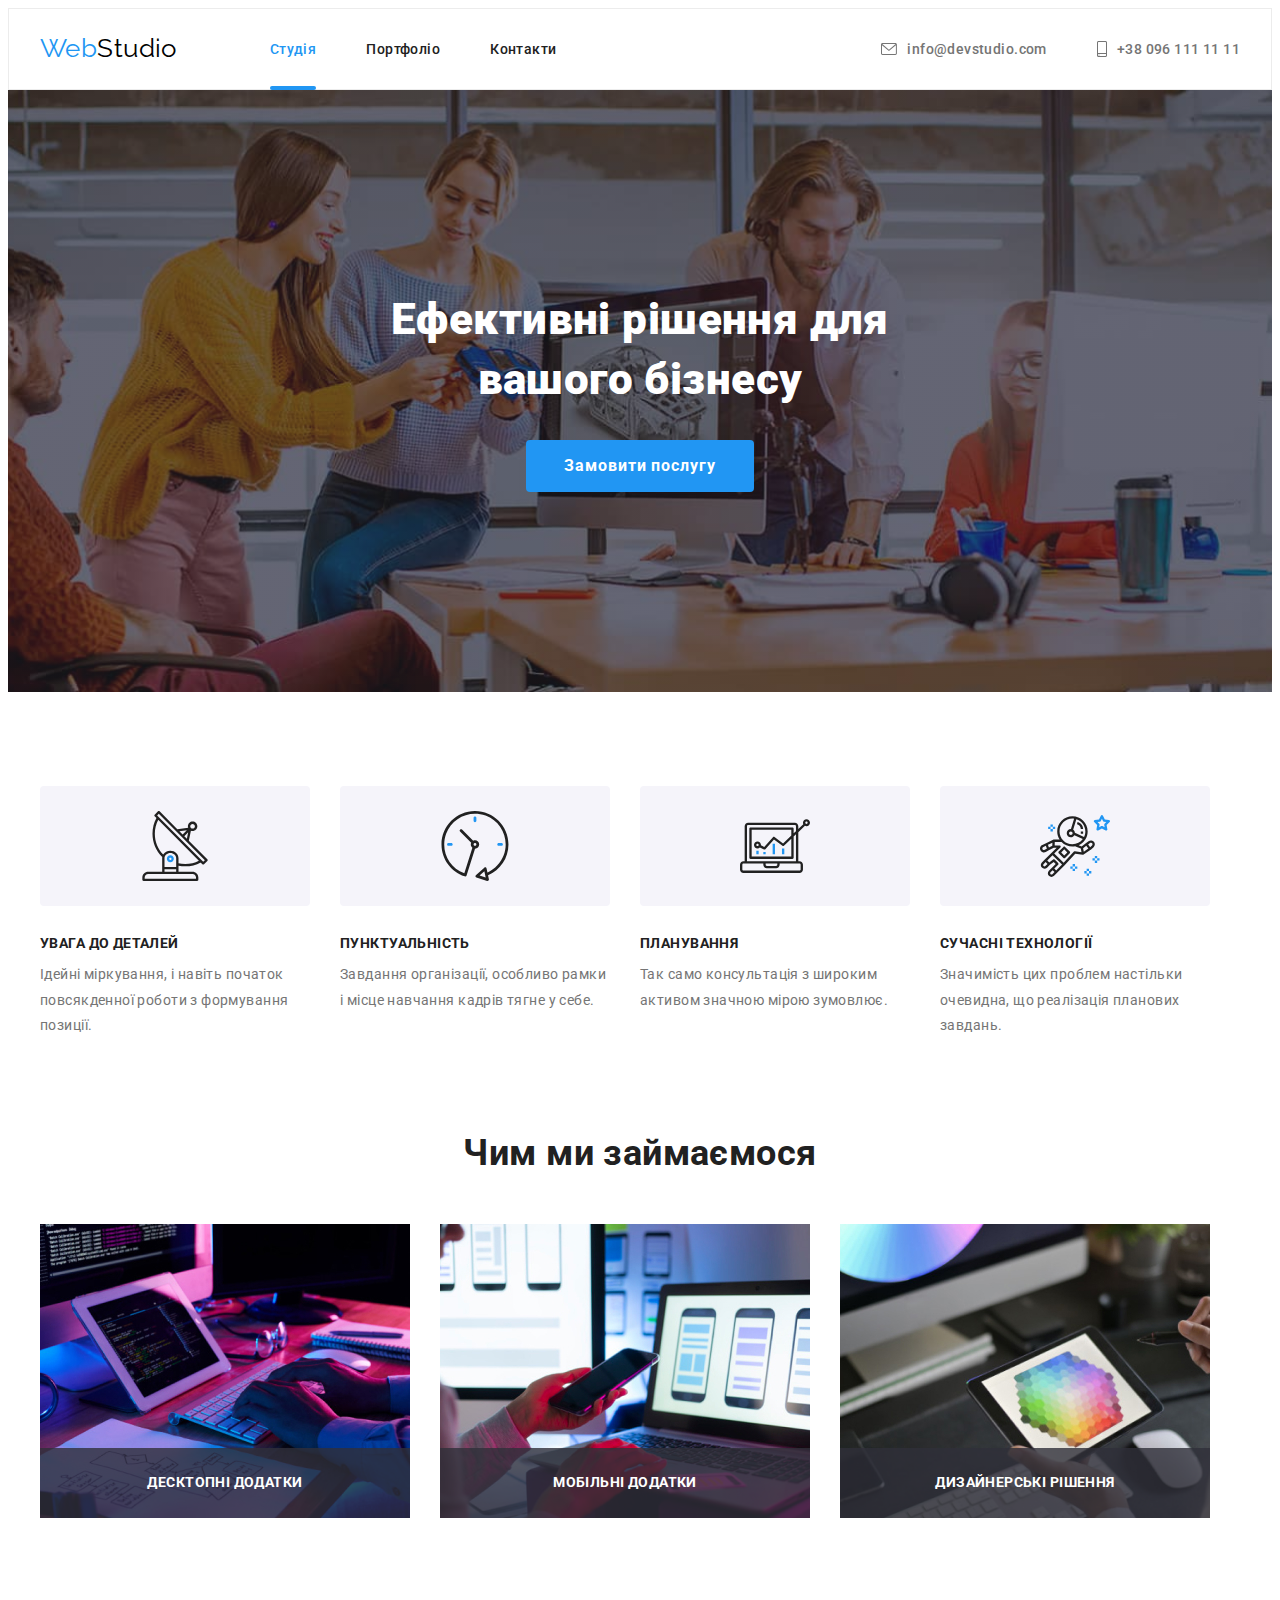
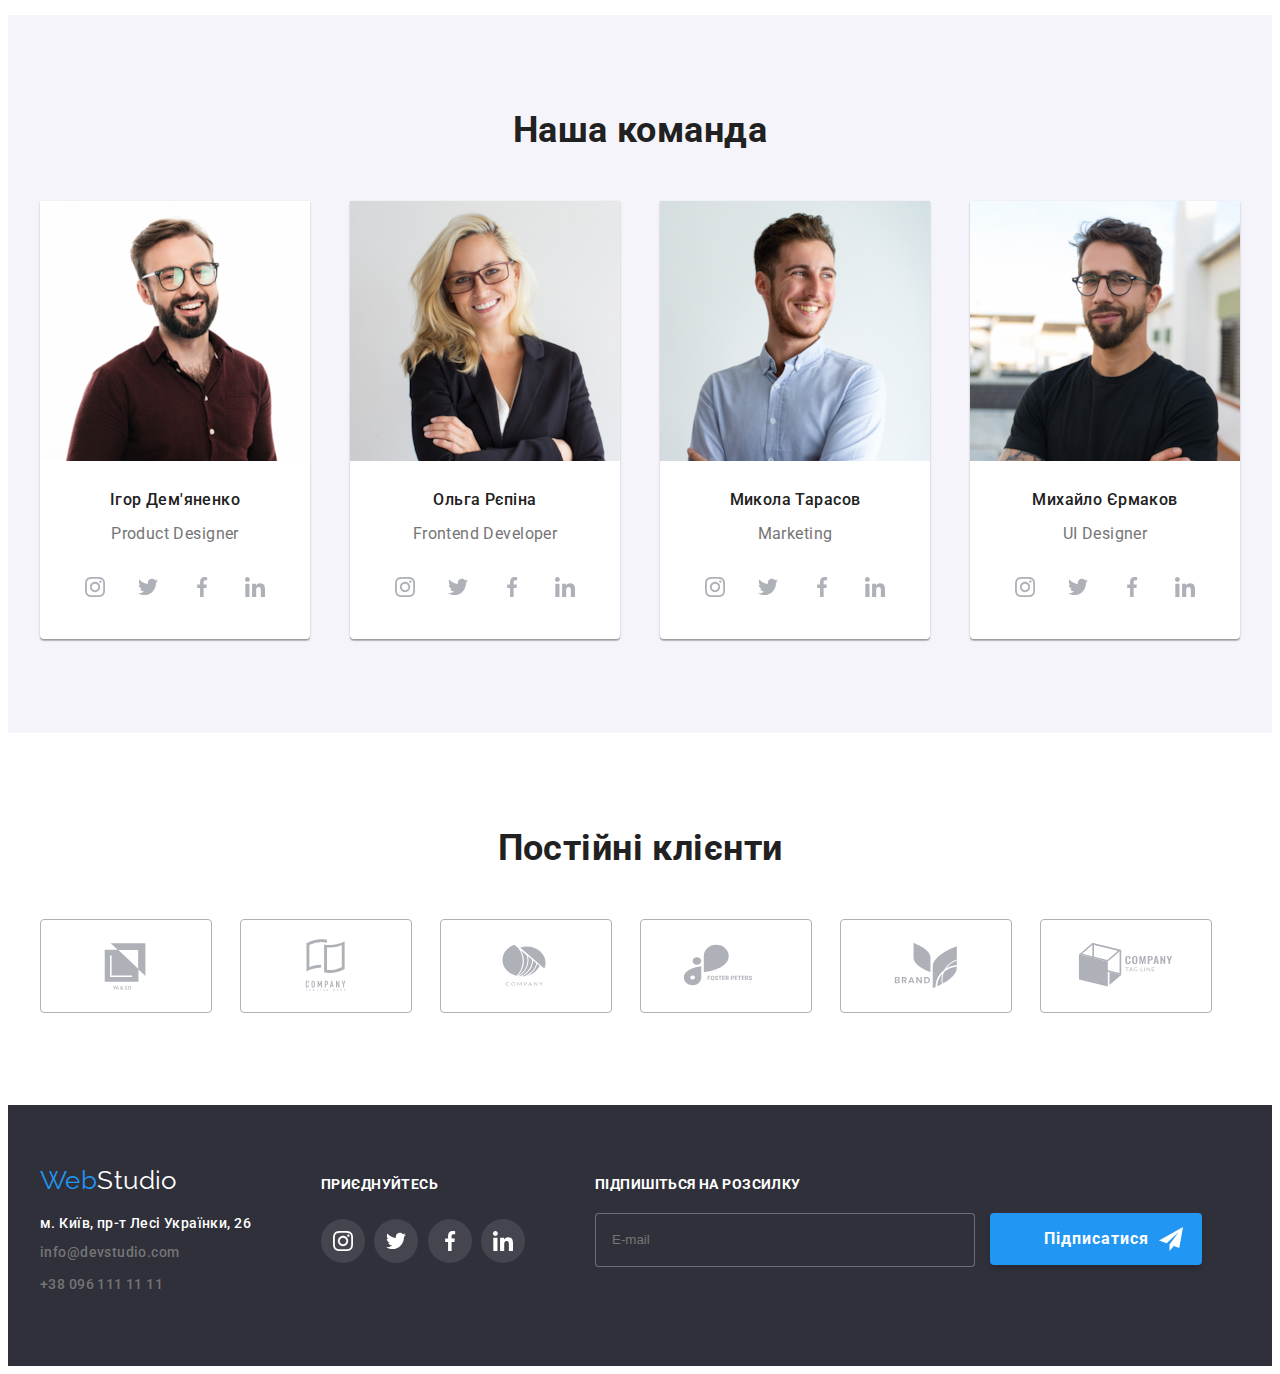
==== commit b4a60315: "edits" ====
--- a/index.html
+++ b/index.html
@@ -299,12 +299,12 @@
           class="input-subscribe"
           >
           <div class="footer-input-icon">
-            <button type="submit" class="footer-button modal-button">Підписатися 
+            <button type="submit" class="footer-button">Підписатися 
               <span class="subscribe-icon">
             <svg class="icon-send" width="24" height="24">
               <use href="./images/icons.svg#send"></use>
             </svg>
-         </span></button> </div>
+         </span></button></div>
         </form>
       </div>
       </div>
@@ -326,7 +326,6 @@
                    <svg class="modal-icon" width="18" height="18">
                     <use href="./images/icons.svg#person"></use>
                    </svg></div>
-           
             <label for="user-tel" class="input-label">Номер</label>
            <div class="modal-input-icon"> 
             <input name="user-tel" 
@@ -352,21 +351,20 @@
                       id="comment"
                       placeholder="Введіть текст"
                       class="modal-comment"></textarea>
-            <div class="modal-terms"> 
-            <input type="checkbox"
+            <label for="terms" class="terms">
+              <input type="checkbox"
                    id="terms" 
                    name="terms" 
                    value="terms"
                    class="terms-input visually-hidden">
-            <label for="terms" class="terms">
             <span class="terms-check">
               <svg class="check-icon" width="20" height="15">
                 <use href="./images/icons.svg#check"></use>
               </svg>
-            </span>Погоджуюся з розсилкою та приймаю <span><a class="terms-link" href="#">Умови договору</a></span>
+            </span>
+            <span>Погоджуюся з розсилкою та приймаю <a class="terms-link" href="#">Умови договору</a></span>
             </label>
-            </div>
-            <div class="modal-button-send"><button type="submit" class="modal-button">Відправити</button></div>
+           <button type="submit" class="modal-button">Відправити</button>
            </form>
           </div>
         </div>
--- a/css/styles.css
+++ b/css/styles.css
@@ -691,8 +691,30 @@
 }
 
 .footer-button{
-  justify-content: left;
-  
+  display: flex;
+  align-items: center;
+  justify-content: center;
+
+  cursor: pointer;
+  margin: auto;
+  width: 200px;
+  height: 50px;
+  
+  font-family: inherit;
+  font-style: normal;
+  font-weight: 700;
+  font-size: 16px;
+  line-height: 1.87;
+  letter-spacing: 0.06em;
+  
+  color: var(--primary-white-color);
+  background-color: var(--accent-color);
+  box-shadow: 0px 4px 4px rgba(0, 0, 0, 0.15);
+  border-radius: 4px;
+  
+  border: none;
+  transition-property: background-color;
+  transition: transform 250ms cubic-bezier(0.4, 0, 0.2, 1);
 }
 
 .input-subscribe{
@@ -700,6 +722,7 @@
   padding-left: 16px;
   width: 360px;
   height: 50px;
+
   background-color: var(--background-color);
   border: 1px solid rgba(255, 255, 255, 0.3);
   border-radius: 4px;
@@ -708,7 +731,7 @@
 }
 
 .input-subscribe::placeholder{
-  height: 50px;
+  /* height: 50px; */
 }
 
 .footer-input-icon{
@@ -871,44 +894,56 @@
   
 }
 
-.modal-terms{
+
+.terms{
+  display: flex;
+  align-items: center;
   margin-bottom: 30px;
-  display: flex;
-  align-items: center;
-  justify-content: center;
-}
-
-.terms{
-  display: flex;
- 
-
-  font-family: 'Roboto';
-  font-style: normal;
-  font-weight: 400;
-  font-size: 14px;
-  line-height: 1.7;
-  
-  letter-spacing: 0.03em;
-  
-  color: #757575;
+}
+
+.terms-input{
+  position: absolute;
+  width: 1px;
+  height: 1px;
+  margin: -1px;
+  border: 0;
+  padding: 0;
+  flex-shrink: 0;
+  clip: rect(0 0 0 0);
+  overflow: hidden;
+  border-radius: 2px;
 }
 
 .terms-check{
-  display: flex;
-  margin-right: 8px;
+  display: inline-flex;
+  align-items: center;
+  justify-content: center;
+  
   width: 16px;
   height: 15px;
-  border: 2px solid #000000;
-  border-radius: 2px;
-}
-
-.modal-terms .check-icon{
-  fill:transparent;
-}
-
-.modal-terms .terms-input:checked + .modal-terms.check-icon {
-  background-color: var(--accent-color);
-  fill:#fff;
+  margin-left: 10px;
+  margin-right: 10px;
+
+  border: 2px solid var(--primary-text-color);
+  border-radius: 3px;
+}
+
+.check-icon{
+  display: block;
+  align-items: center;
+  justify-content: center;
+  opacity: 0;
+}
+
+.terms-input:checked + .terms-check .check-icon{
+  opacity: 1;
+  fill: #fff;
+}
+
+.terms-input:checked + .terms-check {
+  background-color:var(--accent-color);
+  border: 2px solid var(--accent-color);
+  border-radius: 3px;
 } 
 
 .terms-link{
@@ -917,31 +952,26 @@
   text-underline-position: under;
 }
 
-.modal-button-send{
-  align-items: center;
-  justify-content: center;
-}
-
-.modal-button{
-  display: inline-flex;
+.modal-button {
+  display: flex;
   align-items: center;
   justify-content: center;
   cursor: pointer;
-  text-align: center;
-  
-  color: var(--primary-white-color);
+  margin: auto;
+  width: 200px;
+  height: 50px;
+
   font-family: inherit;
   font-weight: 700;
   font-size: 16px;
-  line-height: 1.8;
+  line-height: 1.87;
   letter-spacing: 0.06em;
-  
-  background: var(--accent-color);
+
+  color: var(--primary-white-color);
+  background-color: #188CE8;
+  box-shadow: 0px 4px 4px rgba(0, 0, 0, 0.15);
   border-radius: 4px;
   border: none;
-  min-width: 200px;
-  height: 50px;
-  box-shadow: 0px 4px 4px rgba(0, 0, 0, 0.15);
   transition-property: background-color;
   transition: transform 250ms cubic-bezier(0.4, 0, 0.2, 1);
-}+}
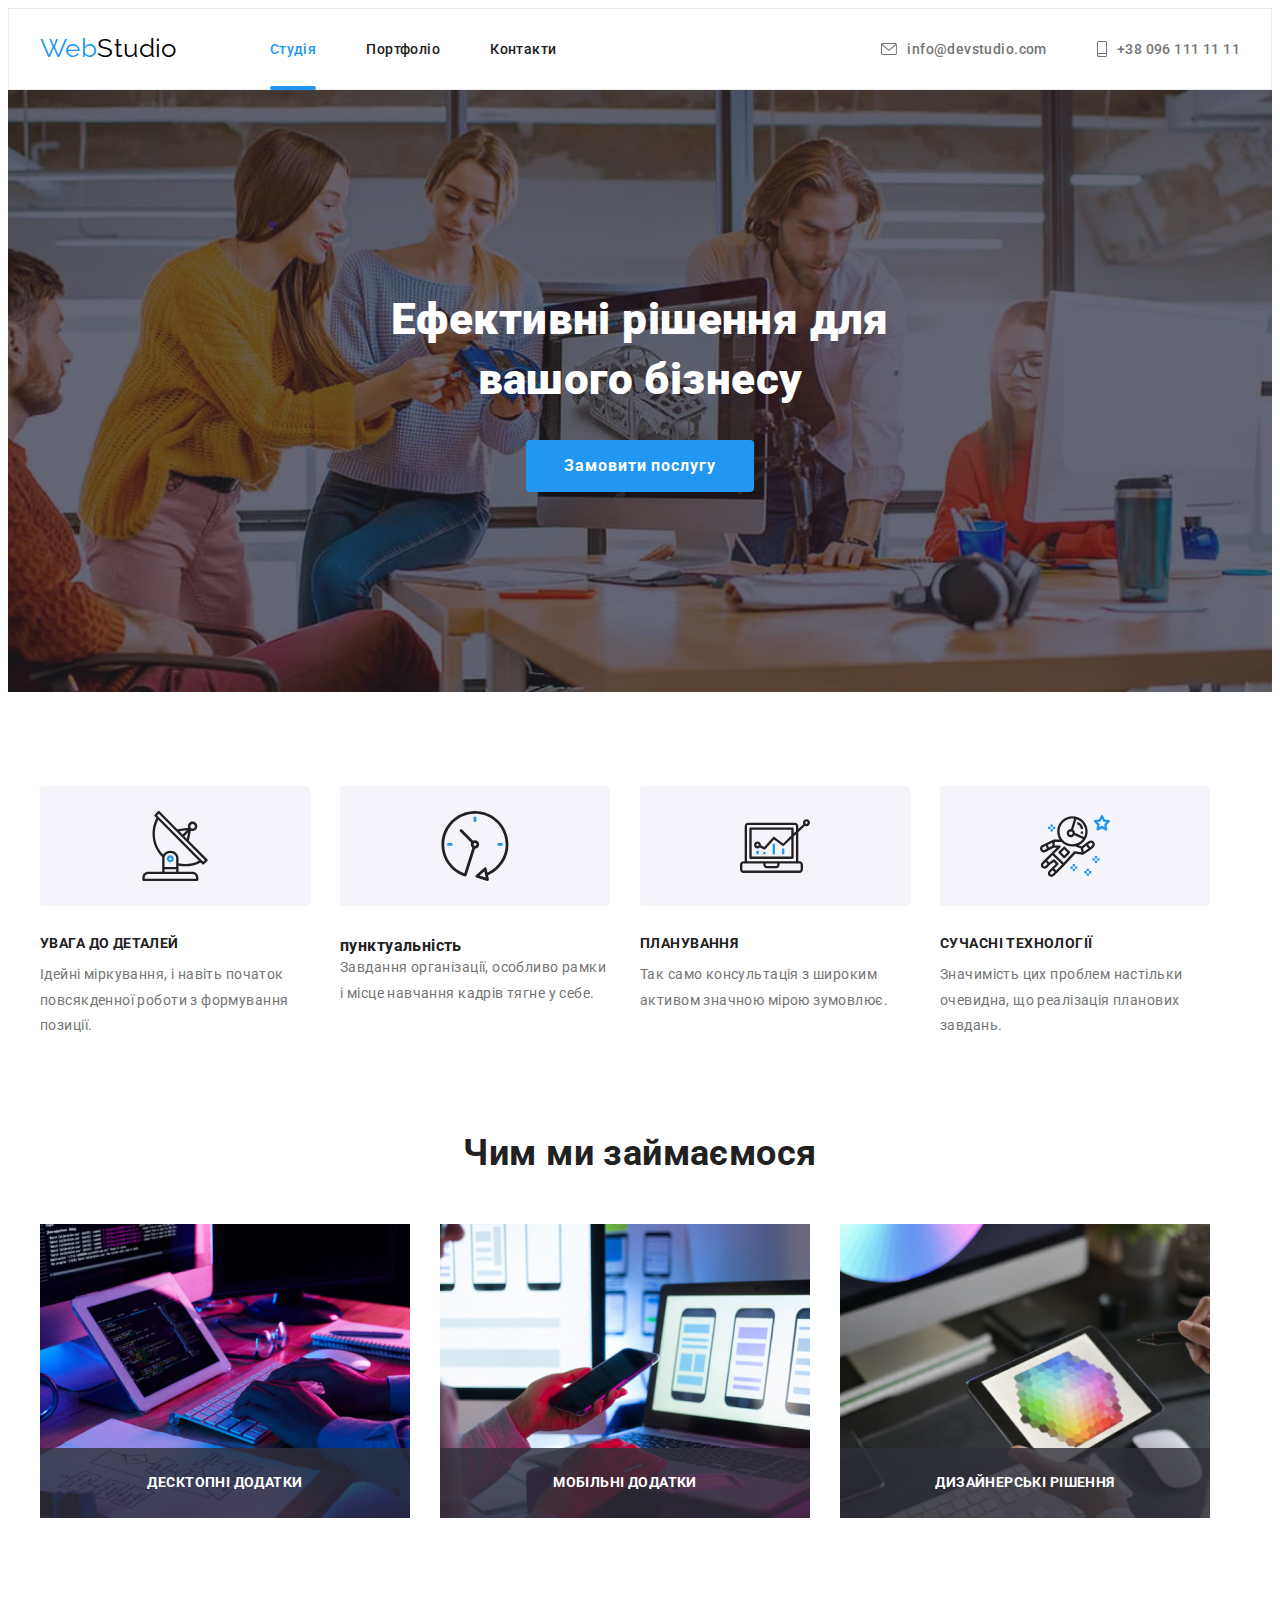
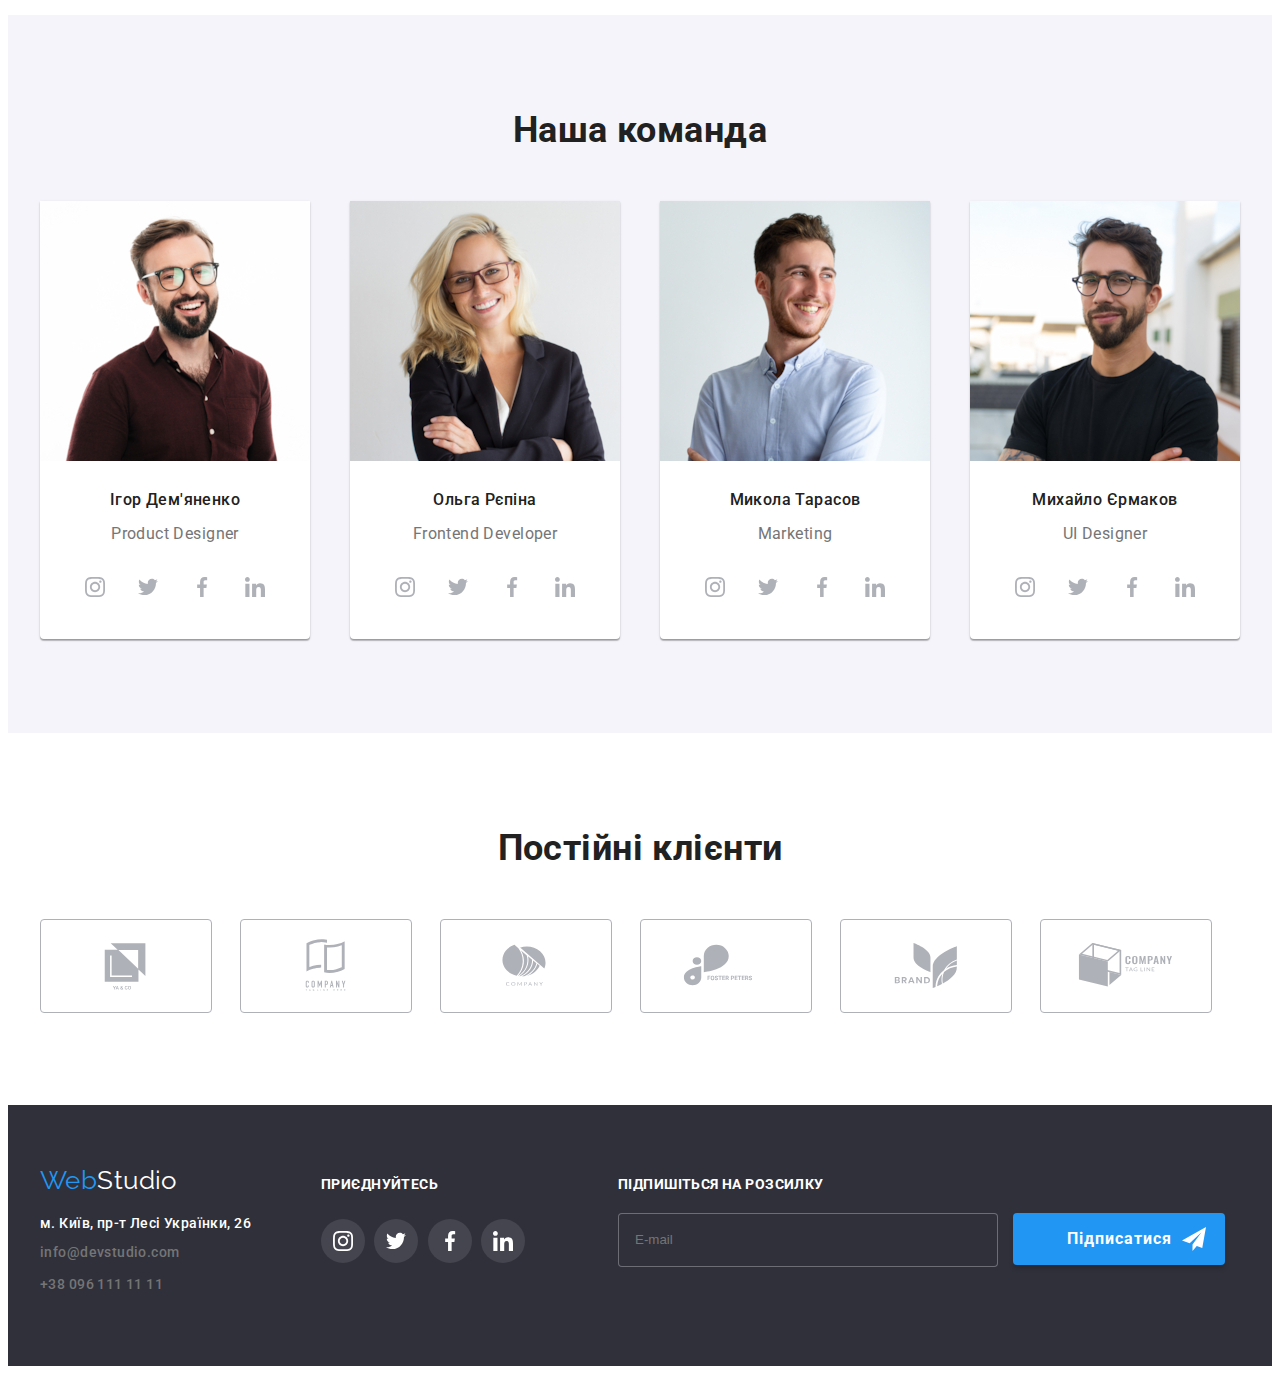
==== commit ab3a608b: "home work" ====
--- a/index.html
+++ b/index.html
@@ -17,7 +17,7 @@
       crossorigin="anonymous"
       referrerpolicy="no-referrer"
     />
-    <link rel="stylesheet" href="./css/styles.css" />
+    <link rel="stylesheet" href="./css/main.min.css" />
     <title>Document</title>
   </head>
 
@@ -30,28 +30,28 @@
         >
         <nav>
           <ul class="site-nav">
-            <li class="item">
-              <a class="current-navigation" href="./index.html"> Студія</a>
-            </li>
-            <li class="item">
-              <a class="navigation" href="./portfolio.html"> Портфоліо</a>
-            </li>
-            <li class="item">
-              <a class="navigation" href="contacts"> Контакти</a>
+            <li class="site-nav__item">
+              <a class="site-nav__current-link" href="./index.html"> Студія</a>
+            </li>
+            <li class="site-nav__item">
+              <a class="site-nav__link" href="./portfolio.html"> Портфоліо</a>
+            </li>
+            <li class="site-nav__item">
+              <a class="site-nav__link" href="contacts"> Контакти</a>
             </li>
           </ul>
         </nav>
         <ul class="contact-nav">
-          <li class="item">
-            <a class="contacts" href="mailto:info@devstudio.com">
-             <svg width=16 height=12 class="button-icon">
+          <li class="contact-nav__item">
+            <a class="contact-nav__link" href="mailto:info@devstudio.com">
+             <svg width=16 height=12 class="contact-nav__icon">
               <use href="./images/icons.svg#mail"></use>
              </svg>
               info@devstudio.com</a>
           </li>
-          <li class="item">
-            <a class="contacts" href="tel:+380961111111">
-              <svg width=10 height=16 class="button-icon">
+          <li class="contact-nav__item">
+            <a class="contact-nav__link" href="tel:+380961111111">
+              <svg width=10 height=16 class="contact-nav__icon">
                 <use href="./images/icons.svg#smartphone"></use>
               </svg> +38 096 111 11 11</a>
           </li>
@@ -63,56 +63,56 @@
     <main>
 <!--Hero-->
       <section class="hero">
-        <h1 class="hero-title">Ефективні рішення для <br />вашого бізнесу</h1>
-        <button type="button" class="hero-button" data-modal-open >Замовити послугу</button>
+        <h1 class="hero__title">Ефективні рішення для <br />вашого бізнесу</h1>
+        <button type="button" class="hero__button" data-modal-open >Замовити послугу</button>
         
        
       </section>
 
-<!-- Переваги -->
+<!-- Особливості-->
       <section class="sections">
         <div class="container">
           <h2 class="visually-hidden">Переваги</h2>
-          <ul class="features-list">
-            <li class="item">
-              <div class="features-item">
-                <svg width="70" height="70" class="features-icon">
+          <ul class="features">
+            <li class="features__item">
+              <div class="features__icon-block">
+                <svg width="70" height="70" class="features__icon">
                   <use href="./images/icons.svg#antenna"></use>
                 </svg></div>
-                <h3 class="features">увага до деталей</h3>
+                <h3 class="features__title">увага до деталей</h3>
                     <p class="features-text">
                  Ідейні міркування, і навіть початок повсякденної роботи з
                  формування позиції.
                    </p>
             </li>
-            <li class="item">
-             <div class="features-item">
-              <svg width="70" height="70" class="features-icon">
+            <li class="features__item">
+             <div class="features__icon-block">
+              <svg width="70" height="70" class="features__icon">
                 <use href="./images/icons.svg#clock"></use>
               </svg>
              </div> 
-             <h3 class="features">пунктуальність</h3>
+             <h3 class="features_-title">пунктуальність</h3>
               <p class="features-text">
                 Завдання організації, особливо рамки і місце навчання кадрів
                 тягне у себе.
               </p>
             </li>
-            <li class="item">
-               <div class="features-item">
-                <svg width="70" height="70" class="features-icon">
+            <li class="features__item">
+               <div class="features__icon-block">
+                <svg width="70" height="70" class="features__icon">
                 <use href="./images/icons.svg#diagram"></use>
               </svg></div>
-              <h3 class="features">планування</h3>
+              <h3 class="features__title">планування</h3>
               <p class="features-text">
                 Так само консультація з широким активом значною мірою зумовлює.
               </p>
             </li>
-            <li class="item">
-              <div class="features-item">
-                <svg width="70" height="70" class="features-icon">
+            <li class="features__item">
+              <div class="features__icon-block">
+                <svg width="70" height="70" class="features__icon">
                 <use href="./images/icons.svg#astronaut"></use>
               </svg></div>
-              <h3 class="features">сучасні технології</h3>
+              <h3 class="features__title">сучасні технології</h3>
               <p class="features-text">
                 Значимість цих проблем настільки очевидна, що реалізація
                 планових завдань.
@@ -123,35 +123,35 @@
       </section>
 
 <!-- Опис діяльності -->
-      <section class="sections item-section">
+      <section class="sections activity__section">
         <div class="container">
           <h2 class="title">Чим ми займаємося</h2>
-          <ul class="about-item">
-            <li class="item">
-              <div class="img-about-item"><img 
+          <ul class="activity">
+            <li class="activity__item">
+              <div class="activity__img"><img 
                 src="./images/feature/desctop.jpg"
                 alt="Десктопні додатки"
                 width="370"
               />
-              <p class="img-text">десктопні додатки</p>
+              <p class="activity__overlay">десктопні додатки</p>
               </div>         
             </li>
-            <li class="item">
-              <div class="img-about-item"> <img
+            <li class="activity__item">
+              <div class="activity__img"> <img
                 src="./images/feature/apps.jpg"
                 alt="мобільні додатки"
                 width="370"
               />
-              <p class="img-text">мобільні додатки</p>
+              <p class="activity__overlay">мобільні додатки</p>
               </div>
             </li>
-            <li class="item">
-              <div class="img-about-item"><img
+            <li class="activity__item">
+              <div class="activity__img"><img
                 src="./images/feature/design.jpg"
                 alt="дизайнерські рішення"
                 width="370"
               />
-              <p class="img-text">дизайнерські рішення</p>
+              <p class="activity__overlay">дизайнерські рішення</p>
               </div>
             </li>
           </ul>
@@ -162,93 +162,94 @@
       <section class="sections team-bgc">
         <div class="container">
           <h2 class="title">Наша команда</h2>
-          <ul class="about-team">
-            <li class="item">
+          <ul class="team">
+            <li class="team__item">
               <img
                 src="./images/team/product.jpg"
                 alt="Дизайнер продукту"
                 width="270"
               />
-              <div class="description">
-                <h3 class="team">Ігор Дем'яненко</h3>
+              <div class="team__description">
+                <h3 class="team__name">Ігор Дем'яненко</h3>
               <p>Product Designer</p>
-            <ul class="team-socials">
-              <li class="socials-item"><a class="social-link" href=""><svg class="socials-logo" width="20" height="20" ><use href="./images/icons.svg#instagram"></use></svg></a></li>
-              <li class="socials-item"><a class="social-link" href=""><svg class="socials-logo" width="20" height="20"><use href="./images/icons.svg#twitter"></use></svg></a></li>
-              <li class="socials-item"><a class="social-link" href=""><svg class="socials-logo" width="20" height="20"><use href="./images/icons.svg#facebook"></use></svg></a></li>
-              <li class="socials-item"><a class="social-link" href=""><svg class="socials-logo" width="20" height="20"><use href="./images/icons.svg#linkedin"></use></svg></a></li>
+            <ul class="socials">
+              <li class="socials__item"><a class="socials__link" href=""><svg class="socials__icon" width="20" height="20" ><use href="./images/icons.svg#instagram"></use></svg></a></li>
+              <li class="socials__item"><a class="socials__link" href=""><svg class="socials__icon" width="20" height="20"><use href="./images/icons.svg#twitter"></use></svg></a></li>
+              <li class="socials__item"><a class="socials__link" href=""><svg class="socials__icon" width="20" height="20"><use href="./images/icons.svg#facebook"></use></svg></a></li>
+              <li class="socials__item"><a class="socials__link" href=""><svg class="socials__icon" width="20" height="20"><use href="./images/icons.svg#linkedin"></use></svg></a></li>
             </ul></div>
             </li>
-            <li class="item">
+            <li class="team__item">
               <img
                 src="./images/team/developer.jpg"
                 alt="Фронтенд розробник"
                 width="270"
               />
-             <div class="description"> <h3 class="team">Ольга Рєпіна</h3>
+             <div class="team__description"> <h3 class="team__name">Ольга Рєпіна</h3>
               <p>Frontend Developer</p>
-            <ul class="team-socials">
-              <li class="socials-item"><a class="social-link" href=""><svg class="socials-logo" width="20" height="20" ><use href="./images/icons.svg#instagram"></use></svg></a></li>
-              <li class="socials-item"><a class="social-link" href=""><svg class="socials-logo" width="20" height="20"><use href="./images/icons.svg#twitter"></use></svg></a></li>
-              <li class="socials-item"><a class="social-link" href=""><svg class="socials-logo" width="20" height="20"><use href="./images/icons.svg#facebook"></use></svg></a></li>
-              <li class="socials-item"><a class="social-link" href=""><svg class="socials-logo" width="20" height="20"><use href="./images/icons.svg#linkedin"></use></svg></a></li>
+            <ul class="socials">
+              <li class="socials__item"><a class="socials__link" href=""><svg class="socials__icon" width="20" height="20" ><use href="./images/icons.svg#instagram"></use></svg></a></li>
+              <li class="socials__item"><a class="socials__link" href=""><svg class="socials__icon" width="20" height="20"><use href="./images/icons.svg#twitter"></use></svg></a></li>
+              <li class="socials__item"><a class="socials__link" href=""><svg class="socials__icon" width="20" height="20"><use href="./images/icons.svg#facebook"></use></svg></a></li>
+              <li class="socials__item"><a class="socials__link" href=""><svg class="socials__icon" width="20" height="20"><use href="./images/icons.svg#linkedin"></use></svg></a></li>
             </ul></div>
             </li>
-            <li class="item">
+            <li class="team__item">
               <img
                 src="./images/team/marketing.jpg"
                 alt="Маркетинг"
                 width="270"
               />
-              <div class="description"> 
-                <h3 class="team">Микола Тарасов</h3>
+              <div class="team__description"> 
+                <h3 class="team__name">Микола Тарасов</h3>
               <p>Marketing</p>
-            <ul class="team-socials">
-              <li class="socials-item"><a class="social-link" href=""><svg class="socials-logo" width="20" height="20" ><use href="./images/icons.svg#instagram"></use></svg></a></li>
-              <li class="socials-item"><a class="social-link" href=""><svg class="socials-logo" width="20" height="20"><use href="./images/icons.svg#twitter"></use></svg></a></li>
-              <li class="socials-item"><a class="social-link" href=""><svg class="socials-logo" width="20" height="20"><use href="./images/icons.svg#facebook"></use></svg></a></li>
-              <li class="socials-item"><a class="social-link" href=""><svg class="socials-logo" width="20" height="20"><use href="./images/icons.svg#linkedin"></use></svg></a></li>
+            <ul class="socials">
+              <li class="socials__item"><a class="socials__link" href=""><svg class="socials__icon" width="20" height="20" ><use href="./images/icons.svg#instagram"></use></svg></a></li>
+              <li class="socials__item"><a class="socials__link" href=""><svg class="socials__icon" width="20" height="20"><use href="./images/icons.svg#twitter"></use></svg></a></li>
+              <li class="socials__item"><a class="socials__link" href=""><svg class="socials__icon" width="20" height="20"><use href="./images/icons.svg#facebook"></use></svg></a></li>
+              <li class="socials__item"><a class="socials__link" href=""><svg class="socials__icon" width="20" height="20"><use href="./images/icons.svg#linkedin"></use></svg></a></li>
             </ul></div>
               </li>
-            <li class="item">
+            <li class="team__item">
               <img
                 src="./images/team/designer.jpg"
                 alt="Дизайнер інтерфейсу"
                 width="270"
               />
-              <div class="description">
-                <h3 class="team">Михайло Єрмаков</h3>
+              <div class="team__description">
+                <h3 class="team__name">Михайло Єрмаков</h3>
               <p>UI Designer</p>
-            <ul class="team-socials">
-              <li class="socials-item"><a class="social-link" href=""><svg class="socials-logo" width="20" height="20" ><use href="./images/icons.svg#instagram"></use></svg></a></li>
-              <li class="socials-item"><a class="social-link" href=""><svg class="socials-logo" width="20" height="20"><use href="./images/icons.svg#twitter"></use></svg></a></li>
-              <li class="socials-item"><a class="social-link" href=""><svg class="socials-logo" width="20" height="20"><use href="./images/icons.svg#facebook"></use></svg></a></li>
-              <li class="socials-item"><a class="social-link" href=""><svg class="socials-logo" width="20" height="20"><use href="./images/icons.svg#linkedin"></use></svg></a></li>
+            <ul class="socials">
+              <li class="socials__item"><a class="socials__link" href=""><svg class="socials__icon" width="20" height="20" ><use href="./images/icons.svg#instagram"></use></svg></a></li>
+              <li class="socials__item"><a class="socials__link" href=""><svg class="socials__icon" width="20" height="20"><use href="./images/icons.svg#twitter"></use></svg></a></li>
+              <li class="socials__item"><a class="socials__link" href=""><svg class="socials__icon" width="20" height="20"><use href="./images/icons.svg#facebook"></use></svg></a></li>
+              <li class="socials__item"><a class="socials__link" href=""><svg class="socials__icon" width="20" height="20"><use href="./images/icons.svg#linkedin"></use></svg></a></li>
             </ul></div>
             </li>
           </ul>
         </div>
       </section>
+<!-- Клієнти -->
       <section class="sections">
         <div class="container">
           <h2 class="title">Постійні клієнти</h2>
-        <ul class="clients-list">
-          <li class="item"><a class="client"><svg class="clients-logo" width="106" height="60" >
+        <ul class="clients">
+          <li class="clients__item"><a class="clients__link"><svg width="106" height="60" >
             <use href="./images/icons.svg#logo-1"></use>
           </svg></a></li>
-          <li class="item"><a class="client"><svg class="clients-logo" width="106" height="60">
+          <li class="clients__item"><a class="clients__link"><svg width="106" height="60" >
             <use href="./images/icons.svg#logo-2"></use>
           </svg></a></li>
-          <li class="item"><a class="client"><svg class="clients-logo" width="106" height="60">
+          <li class="clients__item"><a class="clients__link"><svg width="106" height="60" >
             <use href="./images/icons.svg#logo-3"></use>
           </svg></a></li>
-          <li class="item"><a class="client"><svg class="clients-logo" width="106" height="60">
+          <li class="clients__item"><a class="clients__link"><svg width="106" height="60" >
             <use href="./images/icons.svg#logo-4"></use>
           </svg></a></li>
-          <li class="item"><a class="client"><svg class="clients-logo" width="106" height="60">
+          <li class="clients__item"><a class="clients__link"><svg width="106" height="60" >
             <use href="./images/icons.svg#logo-5"></use>
           </svg></a></li>
-          <li class="item"><a class="client"><svg class="clients-logo" width="106" height="60">
+          <li class="clients__item"><a class="clients__link"><svg width="106" height="60" >
             <use href="./images/icons.svg#logo-6"></use>
           </svg></a></li>
         </ul>
@@ -259,52 +260,51 @@
 <!-- Footer -->
     <footer class="footer">
       <div class="container footer-nav"> 
-         <div class="footer-contacts" >  
-          <a class="logo footer-logo" href="portfolio.html" lang="en"
-          >Web<span class="logo-studio-footer">Studio</span></a>
+         <div>  
+          <a class="logo footer__logo" href="portfolio.html" lang="en"
+          >Web<span class="footer__logo-studio">Studio</span></a>
        <address>
           <ul>
             <li>
-              <a class="contact-footer address" href="#"> м. Київ, пр-т Лесі Українки, 26</a>
+              <a class="footer__contacts address" href="#"> м. Київ, пр-т Лесі Українки, 26</a>
             </li>
             <li>
-              <a class="contact-footer" href="mailto:info@devstudio.com">
+              <a class="footer__contacts" href="mailto:info@devstudio.com">
                 info@devstudio.com</a
               >
             </li>
             <li>
-              <a class="contact-footer" href="tel:+380961111111">
+              <a class="footer__contacts" href="tel:+380961111111">
                 +38 096 111 11 11</a
               >
             </li>
           </ul>
         </address>
       </div> 
-        <div class="socials">
+        <div class="footer-socials">
           <p class="join">Приєднуйтесь</p>
-        <ul class="footer-socials-list">
-          <li class="socials-item"><a class="footers-social-link" href="#"><svg class="socials-logo" width="20" height="20" ><use href="./images/icons.svg#instagram"></use></svg></a></li>
-          <li class="socials-item"><a class="footers-social-link" href="#"><svg class="socials-logo" width="20" height="20" ><use href="./images/icons.svg#twitter"></use></svg></a></li>
-          <li class="socials-item"><a class="footers-social-link" href="#"><svg class="socials-logo" width="20" height="20" ><use href="./images/icons.svg#facebook"></use></svg></a></li>
-          <li class="socials-item"><a class="footers-social-link" href="#"><svg class="socials-logo" width="20" height="20" ><use href="./images/icons.svg#linkedin"></use></svg></a></li>
+        <ul class="footer__socials-list">
+          <li class="socials__item"><a class="footer__socials-link" href="#"><svg class="socials-icon" width="20" height="20" ><use href="./images/icons.svg#instagram"></use></svg></a></li>
+          <li class="socials__item"><a class="footer__socials-link" href="#"><svg class="socials-icon" width="20" height="20" ><use href="./images/icons.svg#twitter"></use></svg></a></li>
+          <li class="socials__item"><a class="footer__socials-link" href="#"><svg class="socials-icon" width="20" height="20" ><use href="./images/icons.svg#facebook"></use></svg></a></li>
+          <li class="socials__item"><a class="footer__socials-link" href="#"><svg class="socials-icon" width="20" height="20" ><use href="./images/icons.svg#linkedin"></use></svg></a></li>
         </ul>
       </div>  
-      <div class="footer-subscribe socials">
+      <div class="footer-subscribe">
         <form name="subscribe-form">
           <p class="join">Підпишіться на розсилку</p>
             <input name="mail"
           id="mail" 
           type="email" 
           placeholder="E-mail"
-          class="input-subscribe"
+          class="footer__subscribe-input"
           >
-          <div class="footer-input-icon">
-            <button type="submit" class="footer-button">Підписатися 
-              <span class="subscribe-icon">
+            <button type="submit" class="footer__button">Підписатися 
+              <span>
             <svg class="icon-send" width="24" height="24">
               <use href="./images/icons.svg#send"></use>
             </svg>
-         </span></button></div>
+         </span></button>
         </form>
       </div>
       </div>
@@ -315,43 +315,43 @@
             <use href="./images/icons.svg#close"></use>
            </svg></button>
            <form name="form-personal-data" class="modal-form">
-            <p class="modal-form-title">Залиште свої дані, ми вам передзвонимо</p>
-            <label for="user-name" class="input-label">Ім'я</label>
-            <div class="modal-input-icon"> 
+            <p class="modal-form__title">Залиште свої дані, ми вам передзвонимо</p>
+            <label for="user-name" class="modal-form__input-label">Ім'я</label>
+            <div class="modal-form__block"> 
             <input name="user-name" 
                    id="user-name"
                    type="text" 
-                   class="modal-input" 
+                   class="modal-form__input" 
                    >
-                   <svg class="modal-icon" width="18" height="18">
+                   <svg class="modal-form__icon" width="18" height="18">
                     <use href="./images/icons.svg#person"></use>
                    </svg></div>
-            <label for="user-tel" class="input-label">Номер</label>
-           <div class="modal-input-icon"> 
+            <label for="user-tel" class="modal-form__input-label">Номер</label>
+           <div class="modal-form__block"> 
             <input name="user-tel" 
                    id="user-tel"
                    type="tel" 
-                   class="modal-input" 
+                   class="modal-form__input" 
                   >
-                  <svg class="modal-icon" width="18" height="18">
+                  <svg class="modal-form__icon" width="18" height="18">
                     <use href="./images/icons.svg#phone"></use>
                    </svg></div>
-            <label for="user-mail" class="input-label">Пошта</label>
-            <div class="modal-input-icon"> 
+            <label for="user-mail" class="modal-form__input-label">Пошта</label>
+            <div class="modal-form__block"> 
             <input name="user-mail" 
                    id="user-mail"
                    type="email" 
-                   class="modal-input" 
+                   class="modal-form__input" 
                   >
-                  <svg class="modal-icon" width="18" height="18">
+                  <svg class="modal-form__icon" width="18" height="18">
                     <use href="./images/icons.svg#email"></use>
                    </svg></div>
-            <label for="comment"  class="input-label">Коментар</label>
+            <label for="comment"  class="modal-form__input-label">Коментар</label>
             <textarea name="comment" 
                       id="comment"
                       placeholder="Введіть текст"
-                      class="modal-comment"></textarea>
-            <label for="terms" class="terms">
+                      class="modal-form__comment"></textarea>
+            <label for="terms" class="modal-form__terms">
               <input type="checkbox"
                    id="terms" 
                    name="terms" 
--- a/css/main.min.css
+++ b/css/main.min.css
@@ -0,0 +1 @@
+:root{--primary-text-color: #212121;--accent-color: #2196f3;--primary-white-color: #ffffff;--background-color: #2f303a;--description-color: #757575;--main-line-height: 1.17;--main-font-weight: 500}.visually-hidden{position:absolute;white-space:nowrap;width:1px;height:1px;overflow:hidden;border:0;padding:0;clip:rect(0 0 0 0);-webkit-clip-path:inset(50%);clip-path:inset(50%);margin:-1px}.html{-webkit-box-sizing:border-box;box-sizing:border-box}*,*::before,*::after{-webkit-box-sizing:inherit;box-sizing:inherit}body{font-family:"Roboto",sans-serif;background-color:var(--primary-white-color);color:var(--primary-text-color);font-size:14px;letter-spacing:.03em}a{text-decoration:none}h1,h2,h3,p{margin:0}p{font-size:16px;color:var(--description-color);line-height:1.8}ul{list-style-type:none;margin:0;padding:0}img{display:block;width:100%;height:auto}.container{width:1200px;padding-left:15px;padding-right:15px;margin-left:auto;margin-right:auto}.sections{padding-top:94px;padding-bottom:94px}.hero__button{display:-webkit-inline-box;display:-ms-inline-flexbox;display:inline-flex;-webkit-box-align:center;-ms-flex-align:center;align-items:center;-webkit-box-pack:center;-ms-flex-pack:center;justify-content:center;cursor:pointer;text-align:center;color:var(--primary-white-color);font-family:inherit;font-weight:700;font-size:16px;line-height:1.8;letter-spacing:.06em;background:#2196f3;border-radius:4px;border:none;min-width:216px;height:50px;-webkit-transition-property:background-color;transition-property:background-color;-webkit-transition:-webkit-transform 250ms cubic-bezier(0.4, 0, 0.2, 1);transition:-webkit-transform 250ms cubic-bezier(0.4, 0, 0.2, 1);transition:transform 250ms cubic-bezier(0.4, 0, 0.2, 1);transition:transform 250ms cubic-bezier(0.4, 0, 0.2, 1), -webkit-transform 250ms cubic-bezier(0.4, 0, 0.2, 1)}.hero__button:hover,.hero__button:focus{background:#188ce8;-webkit-box-shadow:0px 4px 4px rgba(0,0,0,.15);box-shadow:0px 4px 4px rgba(0,0,0,.15)}.filter__button{margin-right:8px;cursor:pointer;padding:6px 22px;font-family:inherit;font-weight:var(--main-font-weight);font-size:16px;line-height:1.6;text-align:center;background:#f5f4fa;border-radius:4px;border:none;-webkit-transition-property:background-color;transition-property:background-color;-webkit-transition:-webkit-transform 250ms cubic-bezier(0.4, 0, 0.2, 1);transition:-webkit-transform 250ms cubic-bezier(0.4, 0, 0.2, 1);transition:transform 250ms cubic-bezier(0.4, 0, 0.2, 1);transition:transform 250ms cubic-bezier(0.4, 0, 0.2, 1), -webkit-transform 250ms cubic-bezier(0.4, 0, 0.2, 1)}.filter__button:hover,.filter__button:focus{color:var(--primary-white-color);background:var(--accent-color);-webkit-box-shadow:0px 3px 1px rgba(0,0,0,.1),0px 1px 2px rgba(0,0,0,.08),0px 2px 2px rgba(0,0,0,.12);box-shadow:0px 3px 1px rgba(0,0,0,.1),0px 1px 2px rgba(0,0,0,.08),0px 2px 2px rgba(0,0,0,.12);border-radius:4px}.footer__button{position:relative;display:-webkit-inline-box;display:-ms-inline-flexbox;display:inline-flex;-webkit-box-align:center;-ms-flex-align:center;align-items:center;-webkit-box-pack:center;-ms-flex-pack:center;justify-content:center;margin-left:12px;cursor:pointer;width:200px;height:50px;font-family:inherit;font-style:normal;font-weight:700;font-size:16px;line-height:1.87;letter-spacing:.06em;color:var(--primary-white-color);background-color:var(--accent-color);-webkit-box-shadow:0px 4px 4px rgba(0,0,0,.15);box-shadow:0px 4px 4px rgba(0,0,0,.15);border-radius:4px;border:none;-webkit-transition-property:background-color;transition-property:background-color;-webkit-transition:-webkit-transform 250ms cubic-bezier(0.4, 0, 0.2, 1);transition:-webkit-transform 250ms cubic-bezier(0.4, 0, 0.2, 1);transition:transform 250ms cubic-bezier(0.4, 0, 0.2, 1);transition:transform 250ms cubic-bezier(0.4, 0, 0.2, 1), -webkit-transform 250ms cubic-bezier(0.4, 0, 0.2, 1)}.modal-button{display:-webkit-box;display:-ms-flexbox;display:flex;-webkit-box-align:center;-ms-flex-align:center;align-items:center;-webkit-box-pack:center;-ms-flex-pack:center;justify-content:center;cursor:pointer;margin:auto;width:200px;height:50px;font-family:inherit;font-weight:700;font-size:16px;line-height:1.87;letter-spacing:.06em;color:var(--primary-white-color);background-color:#188ce8;-webkit-box-shadow:0px 4px 4px rgba(0,0,0,.15);box-shadow:0px 4px 4px rgba(0,0,0,.15);border-radius:4px;border:none;-webkit-transition-property:background-color;transition-property:background-color;-webkit-transition:-webkit-transform 250ms cubic-bezier(0.4, 0, 0.2, 1);transition:-webkit-transform 250ms cubic-bezier(0.4, 0, 0.2, 1);transition:transform 250ms cubic-bezier(0.4, 0, 0.2, 1);transition:transform 250ms cubic-bezier(0.4, 0, 0.2, 1), -webkit-transform 250ms cubic-bezier(0.4, 0, 0.2, 1)}.modal{position:absolute;top:50%;left:50%;-webkit-transform:translate(-50%, -50%);transform:translate(-50%, -50%);width:528px;background-color:#fff}.modal-close{cursor:pointer;position:absolute;top:8px;right:8px;width:30px;height:30px;display:-webkit-box;display:-ms-flexbox;display:flex;-webkit-box-align:center;-ms-flex-align:center;align-items:center;-webkit-box-pack:center;-ms-flex-pack:center;justify-content:center;padding:0;background:var(--primary-white-color);border:1px solid rgba(0,0,0,.1);border-radius:50%;-webkit-transition-property:background-color;transition-property:background-color;-webkit-transition:-webkit-transform 250ms cubic-bezier(0.4, 0, 0.2, 1);transition:-webkit-transform 250ms cubic-bezier(0.4, 0, 0.2, 1);transition:transform 250ms cubic-bezier(0.4, 0, 0.2, 1);transition:transform 250ms cubic-bezier(0.4, 0, 0.2, 1), -webkit-transform 250ms cubic-bezier(0.4, 0, 0.2, 1)}.modal-close:hover,.modal-close:focus{fill:var(--accent-color)}.modal-form{padding:40px}.modal-form__title{margin-bottom:12px;font-style:normal;font-weight:700;font-size:20px;line-height:1.15;text-align:center;letter-spacing:.03em;color:var(--primary-text-color)}.modal-form__block{position:relative;margin-bottom:10px}.modal-form__input{display:inline-block;width:90%;height:40px;margin:0;outline:none;border:1px solid rgba(33,33,33,.2);border-radius:4px;padding-left:42px;-webkit-transition:-webkit-transform 250ms cubic-bezier(0.4, 0, 0.2, 1);transition:-webkit-transform 250ms cubic-bezier(0.4, 0, 0.2, 1);transition:transform 250ms cubic-bezier(0.4, 0, 0.2, 1);transition:transform 250ms cubic-bezier(0.4, 0, 0.2, 1), -webkit-transform 250ms cubic-bezier(0.4, 0, 0.2, 1)}.modal-form__input:focus{border-color:#2196f3}.modal-form__input:focus+.modal-form__icon{fill:var(--accent-color)}.modal-form__icon{position:absolute;left:12px;top:50%;-webkit-transform:translateY(-50%);transform:translateY(-50%);margin-bottom:10px;fill:var(--primary-text-color);outline-style:none;-webkit-transition:-webkit-transform 250ms cubic-bezier(0.4, 0, 0.2, 1);transition:-webkit-transform 250ms cubic-bezier(0.4, 0, 0.2, 1);transition:transform 250ms cubic-bezier(0.4, 0, 0.2, 1);transition:transform 250ms cubic-bezier(0.4, 0, 0.2, 1), -webkit-transform 250ms cubic-bezier(0.4, 0, 0.2, 1)}.modal-form__comment{display:block;width:93%;height:120px;padding:12px 16px;margin-bottom:20px;outline:none;border:1px solid rgba(33,33,33,.2);border-radius:4px;color:var(--primary-text-color);resize:none;-webkit-transition:-webkit-transform 250ms cubic-bezier(0.4, 0, 0.2, 1);transition:-webkit-transform 250ms cubic-bezier(0.4, 0, 0.2, 1);transition:transform 250ms cubic-bezier(0.4, 0, 0.2, 1);transition:transform 250ms cubic-bezier(0.4, 0, 0.2, 1), -webkit-transform 250ms cubic-bezier(0.4, 0, 0.2, 1)}.modal-form__comment:focus{border-color:var(--accent-color)}.modal-form__input-label{display:inline-block;margin-bottom:4px;font-weight:400;font-size:12px;line-height:1.16;letter-spacing:.01em;color:#757575}.modal-form__terms{display:-webkit-box;display:-ms-flexbox;display:flex;-webkit-box-align:center;-ms-flex-align:center;align-items:center;margin-bottom:30px}.terms-input{position:absolute;width:1px;height:1px;margin:-1px;border:0;padding:0;-ms-flex-negative:0;flex-shrink:0;clip:rect(0 0 0 0);overflow:hidden;border-radius:2px}.terms-check{display:-webkit-inline-box;display:-ms-inline-flexbox;display:inline-flex;-webkit-box-align:center;-ms-flex-align:center;align-items:center;-webkit-box-pack:center;-ms-flex-pack:center;justify-content:center;width:16px;height:15px;margin-left:10px;margin-right:10px;border:2px solid var(--primary-text-color);border-radius:3px}.check-icon{display:block;-webkit-box-align:center;-ms-flex-align:center;align-items:center;-webkit-box-pack:center;-ms-flex-pack:center;justify-content:center;opacity:0}.terms-input:checked+.terms-check .check-icon{opacity:1;fill:#fff}.terms-input:checked+.terms-check{background-color:var(--accent-color);border:2px solid var(--accent-color);border-radius:3px}.terms-link{color:var(--accent-color);text-decoration:underline;text-underline-position:under}.title{text-align:center;margin-bottom:50px;font-size:36px;line-height:var(--main-line-height)}.logo{padding-top:24px;padding-bottom:25px;font-family:"Raleway",sans-serif;color:var(--accent-color);font-size:26px;line-height:var(--main-line-height)}.logo-studio{font-family:"Raleway",sans-serif;color:#000;font-size:26px;line-height:var(--main-line-height)}.footer__logo{display:inline-block;padding-top:0;padding-bottom:0;margin-bottom:20px}.footer__logo-studio{color:var(--primary-white-color)}.socials{display:-webkit-inline-box;display:-ms-inline-flexbox;display:inline-flex;width:204px;margin-top:16px;-webkit-box-pack:justify;-ms-flex-pack:justify;justify-content:space-between}.socials__item{width:44px;height:44px}.socials__link{width:100%;height:100%;display:-webkit-box;display:-ms-flexbox;display:flex;-webkit-box-align:center;-ms-flex-align:center;align-items:center;-webkit-box-pack:center;-ms-flex-pack:center;justify-content:center;background-color:var(--primary-white-color);border-radius:50%;fill:#afb1b8;color:var(--primary-white-color);-webkit-transition-property:background-color;transition-property:background-color;-webkit-transition:-webkit-transform 250ms cubic-bezier(0.4, 0, 0.2, 1);transition:-webkit-transform 250ms cubic-bezier(0.4, 0, 0.2, 1);transition:transform 250ms cubic-bezier(0.4, 0, 0.2, 1);transition:transform 250ms cubic-bezier(0.4, 0, 0.2, 1), -webkit-transform 250ms cubic-bezier(0.4, 0, 0.2, 1)}.socials__icon{width:20px;height:20px}.socials__link:hover,.socials__link:focus{fill:currentColor;background-color:var(--accent-color)}.main-nav{display:-webkit-box;display:-ms-flexbox;display:flex;-webkit-box-align:center;-ms-flex-align:center;align-items:center}.line{border:1px solid #ececec}.site-nav{display:-webkit-box;display:-ms-flexbox;display:flex;margin-left:93px}.site-nav__item+.site-nav__item{margin-left:50px}.site-nav__link{display:-webkit-box;display:-ms-flexbox;display:flex;padding-top:32px;padding-bottom:32px;color:var(--primary-text-color);line-height:var(--main-line-height);font-weight:var(--main-font-weight);-webkit-transition-property:color;transition-property:color;-webkit-transition:-webkit-transform 250ms cubic-bezier(0.4, 0, 0.2, 1);transition:-webkit-transform 250ms cubic-bezier(0.4, 0, 0.2, 1);transition:transform 250ms cubic-bezier(0.4, 0, 0.2, 1);transition:transform 250ms cubic-bezier(0.4, 0, 0.2, 1), -webkit-transform 250ms cubic-bezier(0.4, 0, 0.2, 1)}.site-nav__link:hover,.site-nav__link:focus{color:var(--accent-color)}.site-nav__current-link{position:relative;display:-webkit-box;display:-ms-flexbox;display:flex;padding-top:32px;padding-bottom:32px;color:var(--accent-color);font-weight:var(--main-font-weight)}.site-nav__current-link:after{content:"";position:absolute;bottom:-1px;display:block;width:100%;height:4px;background-color:var(--accent-color);border-radius:2px}.contact-nav{display:-webkit-box;display:-ms-flexbox;display:flex;margin-left:auto}.contact-nav__link{display:-webkit-box;display:-ms-flexbox;display:flex;padding-top:32px;padding-bottom:32px;-webkit-box-align:center;-ms-flex-align:center;align-items:center;color:var(--description-color);line-height:var(--main-line-height);font-weight:var(--main-font-weight);font-style:normal;-webkit-transition-property:color;transition-property:color;-webkit-transition:-webkit-transform 250ms cubic-bezier(0.4, 0, 0.2, 1);transition:-webkit-transform 250ms cubic-bezier(0.4, 0, 0.2, 1);transition:transform 250ms cubic-bezier(0.4, 0, 0.2, 1);transition:transform 250ms cubic-bezier(0.4, 0, 0.2, 1), -webkit-transform 250ms cubic-bezier(0.4, 0, 0.2, 1)}.contact-nav__link:hover,.contact-nav__link:focus{color:var(--accent-color)}.contact-nav__icon{vertical-align:middle;margin-right:10px;fill:currentColor}.contact-nav__item+.contact-nav__item{margin-left:50px}.hero{text-align:center;margin:0 auto;max-width:1600px;padding-top:200px;padding-bottom:200px;background:#c4c4c4;background-image:-webkit-gradient(linear, left top, right top, from(rgba(47, 48, 58, 0.4)), to(rgba(47, 48, 58, 0.4))),url(../images/hero-bcg.jpg);background-image:linear-gradient(to right, rgba(47, 48, 58, 0.4), rgba(47, 48, 58, 0.4)),url(../images/hero-bcg.jpg);background-repeat:no-repeat;background-position:center;background-size:cover}.hero__title{margin:auto;margin-bottom:30px;width:696px;height:120px;left:452px;top:280px;color:var(--primary-white-color);font-weight:900;font-size:44px;line-height:1.36}.filter{-webkit-box-pack:center;-ms-flex-pack:center;justify-content:center;display:-webkit-box;display:-ms-flexbox;display:flex;margin-bottom:34px}.card{display:-webkit-box;display:-ms-flexbox;display:flex;-ms-flex-wrap:wrap;flex-wrap:wrap;gap:30px}.card__item{position:relative;border:1px solid #ececec;-webkit-box-flex:1;-ms-flex:1 1 calc(33.33% - 30px);flex:1 1 calc(33.33% - 30px);-webkit-box-sizing:border-box;box-sizing:border-box;line-height:1.8}.card__link{display:block;-webkit-transition-property:-webkit-box-shadow;transition-property:-webkit-box-shadow;transition-property:box-shadow;transition-property:box-shadow, -webkit-box-shadow;-webkit-transition:-webkit-transform 250ms cubic-bezier(0.4, 0, 0.2, 1);transition:-webkit-transform 250ms cubic-bezier(0.4, 0, 0.2, 1);transition:transform 250ms cubic-bezier(0.4, 0, 0.2, 1);transition:transform 250ms cubic-bezier(0.4, 0, 0.2, 1), -webkit-transform 250ms cubic-bezier(0.4, 0, 0.2, 1)}.card__title{margin-bottom:4px;color:var(--primary-text-color);font-size:18px;line-height:2}.card__link:hover,.card__link:focus{-webkit-box-shadow:0px 3px 1px rgba(0,0,0,.1),0px 1px 2px rgba(0,0,0,.08),0px 2px 2px rgba(0,0,0,.12);box-shadow:0px 3px 1px rgba(0,0,0,.1),0px 1px 2px rgba(0,0,0,.08),0px 2px 2px rgba(0,0,0,.12)}.card__link:hover .card__text,.card__link:focus .card__text{-webkit-transform:translateY(0%);transform:translateY(0%);opacity:1}.card__content{margin-left:0;padding-top:20px;padding-right:24px;padding-bottom:20px;padding-left:24px}.card__overlay{position:relative;overflow:hidden}.card__text{position:absolute;top:0;left:0;padding-top:63px;padding-right:24px;padding-bottom:63px;padding-left:24px;width:100%;height:100%;background:rgba(33,150,243,.9);font-size:18px;line-height:1.56;color:var(--primary-white-color);-webkit-transform:translateY(100%);transform:translateY(100%);opacity:0;-webkit-transition-property:opasity,-webkit-transform;transition-property:opasity,-webkit-transform;transition-property:transform,opasity;transition-property:transform,opasity,-webkit-transform;-webkit-transition:opacity 250ms cubic-bezier(0.4, 0, 0.2, 1),-webkit-transform 250ms cubic-bezier(0.4, 0, 0.2, 1);transition:opacity 250ms cubic-bezier(0.4, 0, 0.2, 1),-webkit-transform 250ms cubic-bezier(0.4, 0, 0.2, 1);transition:transform 250ms cubic-bezier(0.4, 0, 0.2, 1),opacity 250ms cubic-bezier(0.4, 0, 0.2, 1);transition:transform 250ms cubic-bezier(0.4, 0, 0.2, 1),opacity 250ms cubic-bezier(0.4, 0, 0.2, 1),-webkit-transform 250ms cubic-bezier(0.4, 0, 0.2, 1)}.features{display:-webkit-inline-box;display:-ms-inline-flexbox;display:inline-flex;-ms-flex-wrap:wrap;flex-wrap:wrap;-webkit-box-pack:justify;-ms-flex-pack:justify;justify-content:space-between}.features__item{margin-right:30px;width:270px}.features__item:last-child{margin-right:0}.features__icon-block{display:-webkit-box;display:-ms-flexbox;display:flex;-webkit-box-pack:center;-ms-flex-pack:center;justify-content:center;width:270px;height:120px;margin-bottom:30px;background-color:#f5f4fa;border-radius:4px}.features__icon{margin-top:25px;margin-bottom:25px}.features__title{margin:0;margin-bottom:10px;font-size:14px;line-height:1.14;text-transform:uppercase}.features-text{font-size:14px}.activity{display:-webkit-inline-box;display:-ms-inline-flexbox;display:inline-flex;-webkit-box-pack:center;-ms-flex-pack:center;justify-content:center}.activity__item{display:block;width:370px;margin-right:30px}.activity__item:last-child{margin-right:0}.activity__img{position:relative;display:block}.activity__overlay{position:absolute;display:-webkit-box;display:-ms-flexbox;display:flex;-webkit-box-align:center;-ms-flex-align:center;align-items:center;-webkit-box-pack:center;-ms-flex-pack:center;justify-content:center;width:100%;height:70px;left:0;bottom:0px;font-weight:700;font-size:14px;line-height:1.14px;text-align:center;letter-spacing:.03em;text-transform:uppercase;background:rgba(47,48,58,.8);color:var(--primary-white-color)}.activity__section{padding-top:0}.team{display:-webkit-box;display:-ms-flexbox;display:flex;-webkit-box-pack:center;-ms-flex-pack:center;justify-content:center;text-align:center}.team__item{margin-right:40px;width:270px;background-color:var(--primary-white-color);-webkit-box-shadow:0px 1px 3px rgba(0,0,0,.12),0px 1px 1px rgba(0,0,0,.14),0px 2px 1px rgba(0,0,0,.2);box-shadow:0px 1px 3px rgba(0,0,0,.12),0px 1px 1px rgba(0,0,0,.14),0px 2px 1px rgba(0,0,0,.2);border-radius:0px 0px 4px 4px}.team__item:last-child{margin-right:0}.team__description{padding-top:30px;padding-bottom:30px}.team-bgc{background:#f5f4fa}.team__name{margin-bottom:10px;font-weight:var(--main-font-weight);font-size:16px;line-height:var(--main-line-height)}.clients{display:-webkit-inline-box;display:-ms-inline-flexbox;display:inline-flex}.clients__item{width:170px;height:92px;margin-right:30px}.clients__item:last-child{margin-right:0}.clients__link{display:-webkit-box;display:-ms-flexbox;display:flex;width:100%;height:100%;-webkit-box-align:center;-ms-flex-align:center;align-items:center;-webkit-box-pack:center;-ms-flex-pack:center;justify-content:center;border:1px solid #afb1b8;border-radius:4px;fill:#afb1b8;color:var(--accent-color);-webkit-transition-property:fill,border-color;transition-property:fill,border-color;-webkit-transition:-webkit-transform 250ms cubic-bezier(0.4, 0, 0.2, 1);transition:-webkit-transform 250ms cubic-bezier(0.4, 0, 0.2, 1);transition:transform 250ms cubic-bezier(0.4, 0, 0.2, 1);transition:transform 250ms cubic-bezier(0.4, 0, 0.2, 1), -webkit-transform 250ms cubic-bezier(0.4, 0, 0.2, 1)}.clients__link:hover,.clients__link:focus{fill:currentColor;border-color:var(--accent-color)}.footer{display:-webkit-box;display:-ms-flexbox;display:flex;-webkit-box-align:center;-ms-flex-align:center;align-items:center;padding-top:60px;padding-bottom:60px;font-size:14px;line-height:var(--main-line-height);background-color:var(--background-color)}.footer-nav{display:-webkit-box;display:-ms-flexbox;display:flex;-webkit-box-align:baseline;-ms-flex-align:baseline;align-items:baseline}.footer__contacts{display:inline-block;margin-bottom:9px;color:var(--description-color);line-height:1.71;font-weight:var(--main-font-weight);font-style:normal}.address{margin-bottom:9px;font-style:normal;color:var(--primary-white-color);line-height:var(--main-line-height);-webkit-transition-property:color;transition-property:color;-webkit-transition:-webkit-transform 250ms cubic-bezier(0.4, 0, 0.2, 1);transition:-webkit-transform 250ms cubic-bezier(0.4, 0, 0.2, 1);transition:transform 250ms cubic-bezier(0.4, 0, 0.2, 1);transition:transform 250ms cubic-bezier(0.4, 0, 0.2, 1), -webkit-transform 250ms cubic-bezier(0.4, 0, 0.2, 1)}.address:hover,.address:focus{color:var(--accent-color)}.join{margin-bottom:10px;text-transform:uppercase;font-weight:700;font-size:14px;line-height:1.14;letter-spacing:.03em;color:var(--primary-white-color)}.footer-socials{display:inline-block;margin-left:70px}.footer__socials-list{display:-webkit-inline-box;display:-ms-inline-flexbox;display:inline-flex;width:204px;margin-top:16px;-webkit-box-pack:justify;-ms-flex-pack:justify;justify-content:space-between}.footer__socials-link{width:100%;height:100%;display:-webkit-box;display:-ms-flexbox;display:flex;-webkit-box-align:center;-ms-flex-align:center;align-items:center;-webkit-box-pack:center;-ms-flex-pack:center;justify-content:center;background-color:rgba(255,255,255,.1);border-radius:50%;fill:var(--primary-white-color);-webkit-transition-property:background-color;transition-property:background-color;-webkit-transition:-webkit-transform 250ms cubic-bezier(0.4, 0, 0.2, 1);transition:-webkit-transform 250ms cubic-bezier(0.4, 0, 0.2, 1);transition:transform 250ms cubic-bezier(0.4, 0, 0.2, 1);transition:transform 250ms cubic-bezier(0.4, 0, 0.2, 1), -webkit-transform 250ms cubic-bezier(0.4, 0, 0.2, 1)}.footer__socials-link:hover,.footer__socials-link:focus{background-color:var(--accent-color)}.footer-subscribe{margin-left:93px}.footer__subscribe-input{margin-top:10px;padding-left:16px;width:360px;height:50px;background-color:var(--background-color);border:1px solid rgba(255,255,255,.3);border-radius:4px;color:var(--primary-white-color)}.icon-send{position:absolute;top:50%;-webkit-transform:translateY(-50%);transform:translateY(-50%);margin-bottom:10px;margin-left:10px;fill:var(--primary-white-color)}.backdrop{position:fixed;top:0;left:0;width:100%;height:100%;background-color:rgba(0,0,0,.2);opacity:1;visibility:visible;-webkit-transition:opacity 250ms cubic-bezier(0.4, 0, 0.2, 1),visibility 250ms cubic-bezier(0.4, 0, 0.2, 1);transition:opacity 250ms cubic-bezier(0.4, 0, 0.2, 1),visibility 250ms cubic-bezier(0.4, 0, 0.2, 1)}.backdrop.is-hidden{visibility:hidden;opacity:0;pointer-events:none}/*# sourceMappingURL=main.min.css.map */